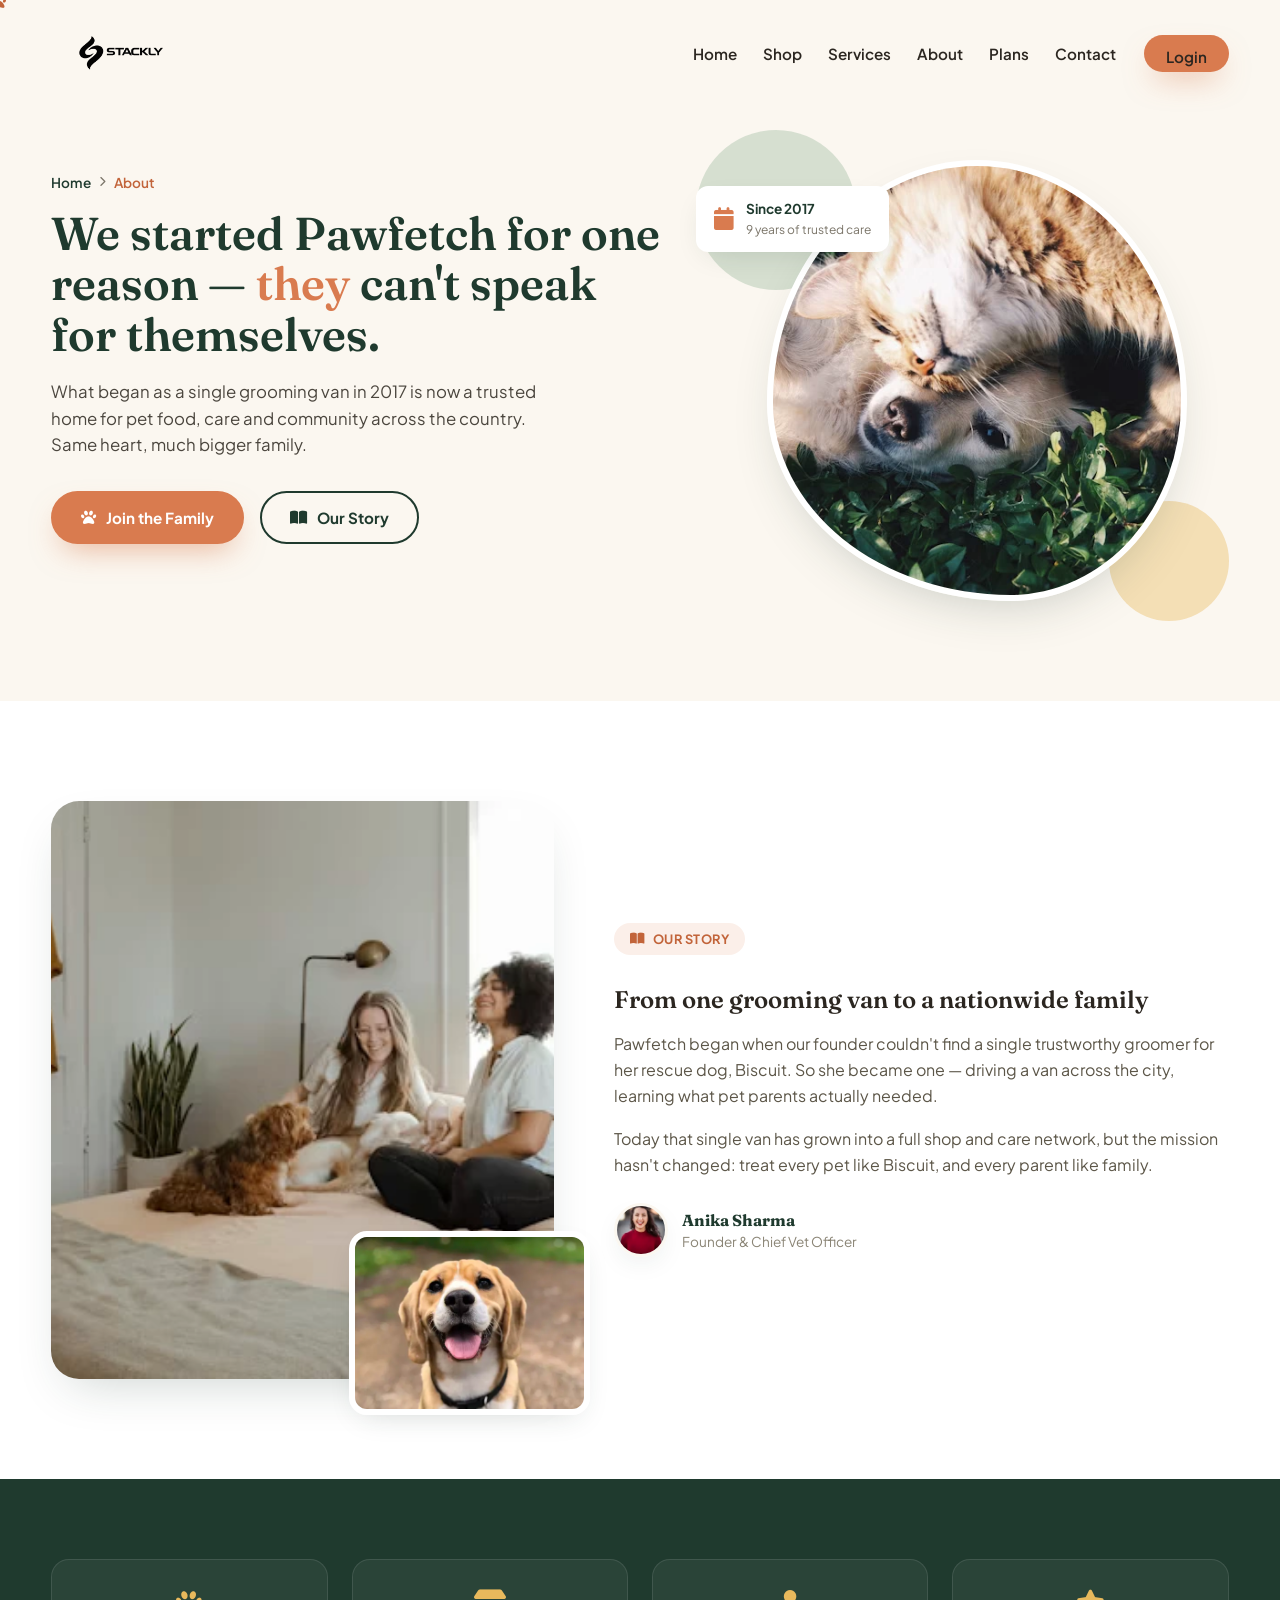
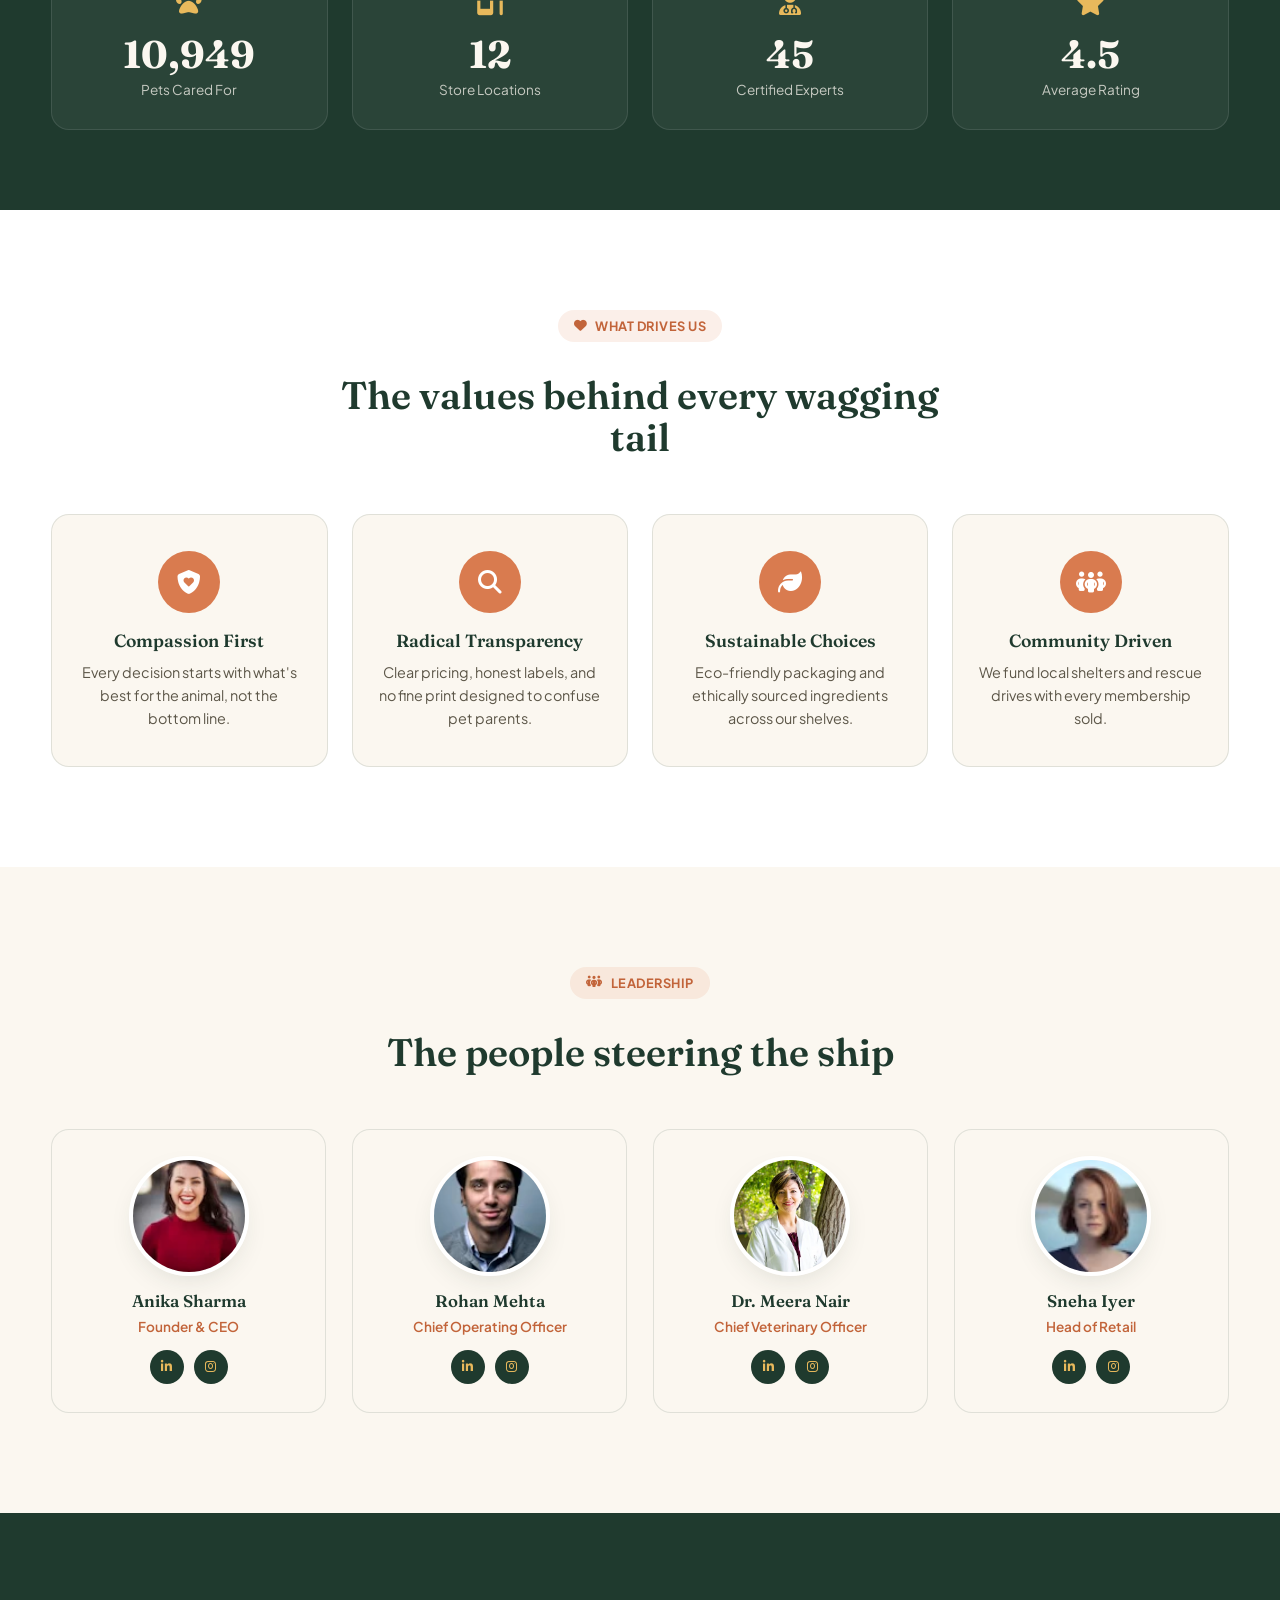
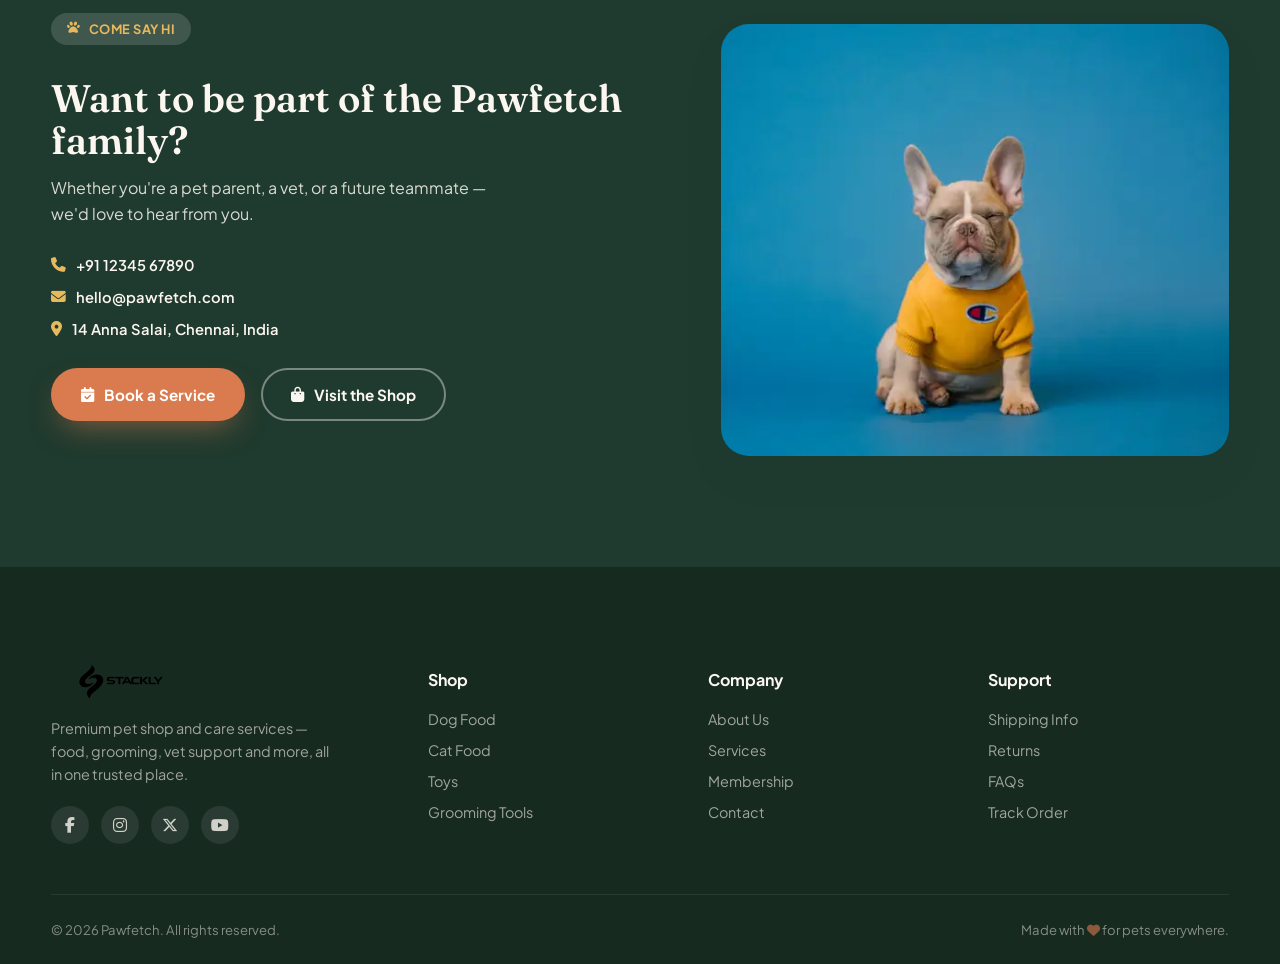
==== about.html @ e8791479 "first commit" ====
<!DOCTYPE html>
<html lang="en">
<head>
<meta charset="UTF-8">
<meta name="viewport" content="width=device-width, initial-scale=1.0">
<title>About Us — Pawfetch</title>
<link rel="preconnect" href="https://fonts.googleapis.com">
<link href="https://fonts.googleapis.com/css2?family=Fraunces:ital,opsz,wght@0,9..144,300..900;1,9..144,300..900&family=Plus+Jakarta+Sans:ital,wght@0,400;0,500;0,600;0,700;0,800;1,400&display=swap" rel="stylesheet">
<link rel="stylesheet" href="https://cdnjs.cloudflare.com/ajax/libs/font-awesome/6.5.1/css/all.min.css">
<link rel="stylesheet" href="style.css">
</head>
<body>

<div class="paw-progress"><i class="fa-solid fa-paw"></i></div>

<!-- HEADER -->
<header class="site-header" id="header">
  <div class="container header-inner">
    <div class="logo">
        <a href="index.html">
            <img src="Assest/stacklylogo (1).webp" alt="Logo">
        </a>
    </div>

    <nav class="main-nav" id="main-nav">
      <ul>
        <li><a href="index.html">Home</a></li>
        <li><a href="shop.html">Shop</a></li>
        <li><a href="service.html">Services</a></li>
        <li><a href="about.html" class="active">About</a></li>
        <li><a href="plan.html">Plans</a></li>
        <li><a href="#contact">Contact</a></li>
      </ul>
<a href="login.html" class="btn btn-small btn-primary nav-cta">Login</a>
    </nav>

    <button class="hamburger" id="hamburger" aria-label="Toggle menu" aria-expanded="false">
      <span></span><span></span><span></span>
    </button>
  </div>
</header>

<div class="nav-overlay" id="nav-overlay"></div>

<main>

  <!-- 1. ABOUT HERO -->
  <section class="about-hero" id="about-home">
    <div class="container about-hero-inner">
      <div class="about-hero-copy" data-animate="fade-up">
        <span class="breadcrumb"><a href="index.html">Home</a> <i class="fa-solid fa-chevron-right"></i> <span>About</span></span>
        <h1>We started Pawfetch for one reason — <em>they</em> can't speak for themselves.</h1>
        <p>What began as a single grooming van in 2017 is now a trusted home for pet food, care and community across the country. Same heart, much bigger family.</p>
        <div class="hero-actions">
          <a href="contact.html" class="btn btn-primary"><i class="fa-solid fa-paw"></i> Join the Family</a>
          <a href="about.html" class="btn btn-ghost"><i class="fa-solid fa-book-open"></i> Our Story</a>
        </div>
      </div>
      <div class="about-hero-media" data-animate="fade-in">
        <div class="about-hero-frame">
          <img src="Assest/shop13.webp" alt="Founder with a happy dog">
        </div>
        <div class="floating-card card-top">
          <i class="fa-solid fa-calendar"></i>
          <div><strong>Since 2017</strong><span>9 years of trusted care</span></div>
        </div>
        <div class="blob blob-1"></div>
        <div class="blob blob-2"></div>
      </div>
    </div>
  </section>

  <!-- 2. OUR STORY -->
  <section class="section our-story" id="story">
    <div class="container story-inner">
      <div class="story-media" data-animate="fade-in">
        <img src="Assest/shop12.webp" alt="Early days of Pawfetch grooming van" class="story-img-main">
        <img src="Assest/shop10.webp" alt="Team caring for a cat" class="story-img-float">
      </div>
      <div class="story-copy" data-animate="fade-up">
        <span class="eyebrow"><i class="fa-solid fa-book-open"></i> Our Story</span>
        <h2>From one grooming van to a nationwide family</h2>
        <p>Pawfetch began when our founder couldn't find a single trustworthy groomer for her rescue dog, Biscuit. So she became one — driving a van across the city, learning what pet parents actually needed.</p>
        <p>Today that single van has grown into a full shop and care network, but the mission hasn't changed: treat every pet like Biscuit, and every parent like family.</p>
        <div class="story-signature">
          <img src="Assest/shop14.webp" alt="Founder portrait">
          <div><strong>Anika Sharma</strong><span>Founder &amp; Chief Vet Officer</span></div>
        </div>
      </div>
    </div>
  </section>

  <!-- 3. STATS / MILESTONES -->
  <section class="section stats-section" id="milestones">
    <div class="container">
      <div class="stats-grid" data-animate="fade-up">
        <div class="stat-card">
          <i class="fa-solid fa-paw"></i>
          <span class="stat-number" data-count="12000">0</span>
          <span class="stat-label">Pets Cared For</span>
        </div>
        <div class="stat-card">
          <i class="fa-solid fa-shop"></i>
          <span class="stat-number" data-count="14">0</span>
          <span class="stat-label">Store Locations</span>
        </div>
        <div class="stat-card">
          <i class="fa-solid fa-user-doctor"></i>
          <span class="stat-number" data-count="50">0</span>
          <span class="stat-label">Certified Experts</span>
        </div>
        <div class="stat-card">
          <i class="fa-solid fa-star"></i>
          <span class="stat-number" data-count="49" data-decimal="10">0</span>
          <span class="stat-label">Average Rating</span>
        </div>
      </div>
    </div>
  </section>

  <!-- 4. OUR VALUES -->
  <section class="section values-section" id="values">
    <div class="container">
      <div class="section-head center" data-animate="fade-up">
        <span class="eyebrow"><i class="fa-solid fa-heart"></i> What Drives Us</span>
        <h2>The values behind every wagging tail</h2>
      </div>

      <div class="values-grid">
        <div class="value-card" data-animate="fade-up" data-delay="0">
          <div class="value-icon"><i class="fa-solid fa-shield-heart"></i></div>
          <h3>Compassion First</h3>
          <p>Every decision starts with what's best for the animal, not the bottom line.</p>
        </div>
        <div class="value-card" data-animate="fade-up" data-delay="100">
          <div class="value-icon"><i class="fa-solid fa-magnifying-glass"></i></div>
          <h3>Radical Transparency</h3>
          <p>Clear pricing, honest labels, and no fine print designed to confuse pet parents.</p>
        </div>
        <div class="value-card" data-animate="fade-up" data-delay="200">
          <div class="value-icon"><i class="fa-solid fa-leaf"></i></div>
          <h3>Sustainable Choices</h3>
          <p>Eco-friendly packaging and ethically sourced ingredients across our shelves.</p>
        </div>
        <div class="value-card" data-animate="fade-up" data-delay="300">
          <div class="value-icon"><i class="fa-solid fa-people-group"></i></div>
          <h3>Community Driven</h3>
          <p>We fund local shelters and rescue drives with every membership sold.</p>
        </div>
      </div>
    </div>
  </section>

  <!-- 5. LEADERSHIP TEAM -->
  <section class="section about-team" id="leadership">
    <div class="container">
      <div class="section-head center" data-animate="fade-up">
        <span class="eyebrow"><i class="fa-solid fa-people-group"></i> Leadership</span>
        <h2>The people steering the ship</h2>
      </div>

      <div class="team-grid">
        <div class="team-card" data-animate="fade-up" data-delay="0">
          <div class="team-img"><img src="Assest/shop14.webp" alt="Anika Sharma portrait"></div>
          <h3>Anika Sharma</h3>
          <span>Founder &amp; CEO</span>
          <div class="team-social">
            <a href="#" aria-label="LinkedIn"><i class="fa-brands fa-linkedin-in"></i></a>
            <a href="#" aria-label="Instagram"><i class="fa-brands fa-instagram"></i></a>
          </div>
        </div>
        <div class="team-card" data-animate="fade-up" data-delay="100">
          <div class="team-img"><img src="Assest/shop15.webp" alt="Rohan Mehta portrait"></div>
          <h3>Rohan Mehta</h3>
          <span>Chief Operating Officer</span>
          <div class="team-social">
            <a href="#" aria-label="LinkedIn"><i class="fa-brands fa-linkedin-in"></i></a>
            <a href="#" aria-label="Instagram"><i class="fa-brands fa-instagram"></i></a>
          </div>
        </div>
        <div class="team-card" data-animate="fade-up" data-delay="200">
          <div class="team-img"><img src="Assest/shop24.webp" alt="Dr. Meera Nair portrait"></div>
          <h3>Dr. Meera Nair</h3>
          <span>Chief Veterinary Officer</span>
          <div class="team-social">
            <a href="#" aria-label="LinkedIn"><i class="fa-brands fa-linkedin-in"></i></a>
            <a href="#" aria-label="Instagram"><i class="fa-brands fa-instagram"></i></a>
          </div>
        </div>
        <div class="team-card" data-animate="fade-up" data-delay="300">
          <div class="team-img"><img src="Assest/shop16.webp" alt="Sneha Iyer portrait"></div>
          <h3>Sneha Iyer</h3>
          <span>Head of Retail</span>
          <div class="team-social">
            <a href="#" aria-label="LinkedIn"><i class="fa-brands fa-linkedin-in"></i></a>
            <a href="#" aria-label="Instagram"><i class="fa-brands fa-instagram"></i></a>
          </div>
        </div>
      </div>
    </div>
  </section>

  <!-- 6. CTA / CONTACT -->
  <section class="section cta-contact" id="contact">
    <div class="container cta-inner" data-animate="fade-up">
      <div class="cta-copy">
        <span class="eyebrow light"><i class="fa-solid fa-paw"></i> Come Say Hi</span>
        <h2>Want to be part of the Pawfetch family?</h2>
        <p>Whether you're a pet parent, a vet, or a future teammate — we'd love to hear from you.</p>

        <div class="contact-quick stacked">
          <a href="tel:+911234567890"><i class="fa-solid fa-phone"></i> +91 12345 67890</a>
          <a href="mailto:hello@pawfetch.com"><i class="fa-solid fa-envelope"></i> hello@pawfetch.com</a>
          <a href="#"><i class="fa-solid fa-location-dot"></i> 14 Anna Salai, Chennai, India</a>
        </div>

        <div class="hero-actions" style="margin-top:30px;">
          <a href="service.html#book" class="btn btn-primary"><i class="fa-solid fa-calendar-check"></i> Book a Service</a>
          <a href="shop.html" class="btn btn-ghost light"><i class="fa-solid fa-bag-shopping"></i> Visit the Shop</a>
        </div>
      </div>
      <div class="cta-media">
        <img src="Assest/shop3.webp" alt="Team with rescue dogs">
      </div>
    </div>
  </section>

</main>

<!-- FOOTER -->
<footer class="site-footer">
  <div class="container footer-grid">
    <div class="footer-brand">
      <div class="logo">
        <a href="about.html">
            <img src="Assest/stacklylogo (1).webp" alt="Logo">
        </a>
    </div>
      <p>Premium pet shop and care services — food, grooming, vet support and more, all in one trusted place.</p>
      <div class="social-row">
        <a href="404.html?from=home"><i class="fa-brands fa-facebook-f"></i></a>
<a href="404.html?from=home"><i class="fa-brands fa-instagram"></i></a>
<a href="404.html?from=home"><i class="fa-brands fa-x-twitter"></i></a>
<a href="404.html?from=home"><i class="fa-brands fa-youtube"></i></a>
      </div>
    </div>

    <div class="footer-col">
      <h4>Shop</h4>
      <ul>
        <li><a href="shop.html">Dog Food</a></li>
        <li><a href="shop.html">Cat Food</a></li>
        <li><a href="shop.html">Toys</a></li>
        <li><a href="shop.html">Grooming Tools</a></li>
      </ul>
    </div>

    <div class="footer-col">
      <h4>Company</h4>
      <ul>
        <li><a href="about.html">About Us</a></li>
        <li><a href="service.html">Services</a></li>
        <li><a href="index.html#plans">Membership</a></li>
        <li><a href="about.html#contact">Contact</a></li>
      </ul>
    </div>

    <div class="footer-col">
      <h4>Support</h4>
      <ul>
        <li><a href="#">Shipping Info</a></li>
        <li><a href="#">Returns</a></li>
        <li><a href="#">FAQs</a></li>
        <li><a href="#">Track Order</a></li>
      </ul>
    </div>
  </div>

  <div class="container footer-bottom">
    <p>&copy; <span id="year"></span> Pawfetch. All rights reserved.</p>
    <p>Made with <i class="fa-solid fa-heart"></i> for pets everywhere.</p>
  </div>
</footer>

<button class="back-to-top" id="back-to-top" aria-label="Back to top"><i class="fa-solid fa-arrow-up"></i></button>

<script >

document.addEventListener('DOMContentLoaded', () => {

  /* ===== ANIMATED COUNTERS ===== */
  const counters = document.querySelectorAll('.stat-number');

  function animateCounter(el) {
    const target = parseInt(el.getAttribute('data-count'), 10) || 0;
    const decimalDivisor = parseInt(el.getAttribute('data-decimal'), 10) || null;
    const duration = 1600;
    const startTime = performance.now();

    function update(now) {
      const progress = Math.min((now - startTime) / duration, 1);
      const eased = 1 - Math.pow(1 - progress, 3);
      const current = target * eased;

      if (decimalDivisor) {
        el.textContent = (current / decimalDivisor).toFixed(1);
      } else {
        el.textContent = Math.floor(current).toLocaleString();
      }

      if (progress < 1) {
        requestAnimationFrame(update);
      } else {
        el.textContent = decimalDivisor ? (target / decimalDivisor).toFixed(1) : target.toLocaleString();
        if (!decimalDivisor) el.textContent += '+';
      }
    }
    requestAnimationFrame(update);
  }



  const counterObserver = new IntersectionObserver((entries) => {
    entries.forEach(entry => {
      if (entry.isIntersecting) {
        animateCounter(entry.target);
        counterObserver.unobserve(entry.target);
      }
    });
  }, { threshold: 0.4 });

  counters.forEach(el => counterObserver.observe(el));

});

</script>

<script src="script.js"></script>
</body>
</html>
---- style.css ----
/* ============ TOKENS ============ */
:root{
  --cream:#FBF7F0;
  --forest:#1F3A2E;
  --forest-light:#2C4F3D;
  --clay:#D97B4F;
  --clay-dark:#C2643A;
  --gold:#E8B95C;
  --charcoal:#2B2620;
  --sage:#A9C0A8;
  --white:#ffffff;
  --line:rgba(31,58,46,0.12);

  --font-display:'Fraunces', serif;
  --font-body:'Plus Jakarta Sans', sans-serif;

  --radius-lg:28px;
  --radius-md:18px;
  --radius-sm:12px;
  --shadow-soft:0 20px 50px -20px rgba(31,58,46,0.25);
  --shadow-card:0 10px 30px -12px rgba(31,58,46,0.18);
  --ease:cubic-bezier(.22,1,.36,1);
}

*{box-sizing:border-box;}
html{scroll-behavior:smooth;}
body{
  margin:0;
  font-family:var(--font-body);
  color:var(--charcoal);
  background:var(--cream);
  overflow-x:hidden;
}
img{max-width:100%;display:block;}
a{text-decoration:none;color:inherit;}
ul{margin:0;padding:0;list-style:none;}
h1,h2,h3{font-family:var(--font-display);margin:0;line-height:1.1;font-weight:600;}
p{margin:0;line-height:1.6;}
.container{width:92%;max-width:1240px;margin:0 auto;}

@media (prefers-reduced-motion: reduce){
  *{animation-duration:0.01ms !important;animation-iteration-count:1 !important;transition-duration:0.01ms !important;scroll-behavior:auto !important;}
}

/* ============ SCROLL PROGRESS PAW ============ */
.paw-progress{
  position:fixed;top:0;left:0;
  height:4px;width:0%;
  background:linear-gradient(90deg,var(--clay),var(--gold));
  z-index:1100;
  transition:width .1s linear;
}
.paw-progress i{
  position:absolute;right:-10px;top:-9px;
  font-size:14px;color:var(--clay-dark);
  background:var(--cream);
  border-radius:50%;
  width:22px;height:22px;
  display:flex;align-items:center;justify-content:center;
  box-shadow:var(--shadow-card);
}

/* ============ BUTTONS ============ */
.btn{
  display:inline-flex;align-items:center;gap:10px;
  padding:15px 28px;
  border-radius:100px;
  font-weight:700;font-size:.95rem;
  border:2px solid transparent;
  cursor:pointer;
  transition:transform .35s var(--ease), box-shadow .35s var(--ease), background .3s, color .3s;
  white-space:nowrap;
}
.btn-small{padding:10px 20px;font-size:.85rem;}
.btn-primary{
  background:var(--clay);
  color:var(--white);
  box-shadow:0 14px 30px -10px rgba(217,123,79,0.55);
}
.btn-primary:hover{transform:translateY(-3px);box-shadow:0 20px 36px -10px rgba(217,123,79,0.65);background:var(--clay-dark);}
.btn-ghost{
  background:transparent;
  border-color:var(--forest);
  color:var(--forest);
}
.btn-ghost:hover{background:var(--forest);color:var(--white);transform:translateY(-3px);}
.btn-outline{
  display:flex;justify-content:center;
  border-color:var(--line);
  color:var(--forest);
  background:var(--white);
}
.btn-outline:hover{border-color:var(--clay);color:var(--clay-dark);transform:translateY(-2px);}

/* ============ HEADER ============ */
.logo img{
    width:140px;
    height:70px;
    object-fit:contain;
    filter: brightness(0);
}

.site-header{
  position:fixed;top:0;left:0;right:0;
  z-index:1000;
  padding:18px 0;
  transition:background .4s var(--ease), padding .4s var(--ease), box-shadow .4s var(--ease);
}
.site-header.scrolled{
  background:rgba(251,247,240,0.85);
  backdrop-filter:blur(14px);
  padding:12px 0;
  box-shadow:0 8px 30px -16px rgba(31,58,46,0.25);
}
.header-inner{display:flex;align-items:center;justify-content:space-between;}
.brand{display:flex;align-items:center;gap:10px;font-family:var(--font-display);font-weight:700;font-size:1.4rem;color:var(--forest);}
.brand-icon{
  display:inline-flex;align-items:center;justify-content:center;
  width:38px;height:38px;border-radius:50%;
  background:var(--forest);color:var(--gold);
  font-size:1rem;
}
.main-nav{display:flex;align-items:center;gap:28px;}
.main-nav ul{display:flex;gap:26px;}
.main-nav a{
  font-weight:600;font-size:.95rem;color:var(--charcoal);
  position:relative;padding-bottom:4px;
}
.main-nav a::after{
  content:'';position:absolute;left:0;bottom:0;height:2px;width:0;
  background:var(--clay);transition:width .3s var(--ease);
}
.main-nav a:hover::after,.main-nav a.active::after{width:100%;}
.main-nav a.active{color:var(--clay-dark);}
.nav-cta{flex-shrink:0;}

.hamburger{
  display:none;
  flex-direction:column;justify-content:center;gap:5px;
  width:44px;height:44px;border-radius:50%;
  background:var(--forest);
  border:none;cursor:pointer;
  z-index:1200;
}
.hamburger span{
  display:block;width:20px;height:2px;margin:0 auto;
  background:var(--cream);border-radius:2px;
  transition:transform .35s var(--ease), opacity .35s var(--ease);
}
.hamburger.active span:nth-child(1){transform:translateY(7px) rotate(45deg);}
.hamburger.active span:nth-child(2){opacity:0;}
.hamburger.active span:nth-child(3){transform:translateY(-7px) rotate(-45deg);}

.nav-overlay{
  position:fixed;inset:0;background:rgba(31,58,46,0.45);
  backdrop-filter:blur(2px);
  opacity:0;visibility:hidden;
  transition:opacity .35s var(--ease), visibility .35s;
  z-index:999;
}
.nav-overlay.active{opacity:1;visibility:visible;}

/* ============ HERO ============ */
.hero{
  position:relative;
  padding:170px 0 110px;
  overflow:hidden;
}
.hero-bg-shape{
  position:absolute;top:-200px;right:-200px;width:700px;height:700px;
  background:radial-gradient(circle at center, rgba(217,123,79,0.18), transparent 70%);
  border-radius:50%;
  z-index:0;
}
.hero-inner{
  display:grid;grid-template-columns:1.05fr .95fr;gap:60px;align-items:center;
  position:relative;z-index:1;
}
.eyebrow{
  display:inline-flex;align-items:center;gap:8px;
  font-size:.8rem;font-weight:700;letter-spacing:.04em;text-transform:uppercase;
  color:var(--clay-dark);
  background:rgba(217,123,79,0.12);
  padding:8px 16px;border-radius:100px;
  margin-bottom:18px;
}
.eyebrow.light{background:rgba(255,255,255,0.15);color:var(--gold);}
.hero h1{
  font-size:clamp(2.4rem, 4.4vw, 3.8rem);
  color:var(--forest);
  margin-bottom:20px;
}
.hero h1 em{color:var(--clay);font-style:normal;}
.hero-copy > p{font-size:1.08rem;color:#4b463e;max-width:480px;margin-bottom:32px;}
.hero-actions{display:flex;gap:16px;flex-wrap:wrap;margin-bottom:46px;}
.hero-stats{display:flex;gap:36px;flex-wrap:wrap;}
.stat{display:flex;flex-direction:column;}
.stat strong{font-family:var(--font-display);font-size:1.6rem;color:var(--forest);}
.stat strong i{font-size:1rem;color:var(--gold);margin-left:2px;}
.stat span{font-size:.85rem;color:#6b6457;}

.hero-media{position:relative;display:flex;justify-content:center;}
.hero-image-frame{
  width:100%;max-width:430px;aspect-ratio:1/1.05;
  border-radius:42% 58% 60% 40% / 50% 45% 55% 50%;
  overflow:hidden;
  box-shadow:var(--shadow-soft);
  border:6px solid var(--white);
  position:relative;z-index:2;
  animation:blobMorph 10s ease-in-out infinite;
}
.hero-image-frame img{width:100%;height:100%;object-fit:cover;}
@keyframes blobMorph{
  0%,100%{border-radius:42% 58% 60% 40% / 50% 45% 55% 50%;}
  50%{border-radius:58% 42% 45% 55% / 40% 55% 45% 60%;}
}
.blob{position:absolute;border-radius:50%;z-index:0;}
.blob-1{width:160px;height:160px;background:var(--sage);opacity:.45;top:-30px;left:-30px;}
.blob-2{width:120px;height:120px;background:var(--gold);opacity:.4;bottom:-20px;right:0;}

.floating-card{
  position:absolute;display:flex;align-items:center;gap:12px;
  background:var(--white);padding:14px 18px;border-radius:var(--radius-sm);
  box-shadow:var(--shadow-card);
  z-index:3;
  animation:floatY 4s ease-in-out infinite;
}
.floating-card i{font-size:1.4rem;color:var(--clay);}
.floating-card strong{display:block;font-size:.85rem;color:var(--forest);}
.floating-card span{font-size:.75rem;color:#7a7468;}
.card-top{top:6%;left:-6%;}
.card-bottom{bottom:8%;right:-8%;animation-delay:1.2s;}
@keyframes floatY{0%,100%{transform:translateY(0);}50%{transform:translateY(-12px);}}

.scroll-cue{
  position:absolute;bottom:28px;left:50%;transform:translateX(-50%);
  width:42px;height:42px;border-radius:50%;
  border:2px solid var(--line);
  display:flex;align-items:center;justify-content:center;
  color:var(--forest);
  animation:bounce 2s infinite;
}
@keyframes bounce{0%,100%{transform:translate(-50%,0);}50%{transform:translate(-50%,8px);}}

/* ============ TRUST MARQUEE ============ */
.trust-strip{background:var(--forest);padding:22px 0;overflow:hidden;}
.marquee-wrap{overflow:hidden;}
.marquee{width:100%;overflow:hidden;}
.marquee-track{
  display:flex;gap:50px;white-space:nowrap;
  width:max-content;
  animation:scrollLeft 26s linear infinite;
}
.marquee-track span{
  color:var(--cream);font-weight:600;font-size:.95rem;
  display:flex;align-items:center;gap:10px;
}
.marquee-track span i{color:var(--gold);}
@keyframes scrollLeft{from{transform:translateX(0);}to{transform:translateX(-50%);}}

/* ============ SECTION GENERIC ============ */
.section{padding:100px 0;}
.section-head{max-width:640px;margin-bottom:56px;}
.section-head.center{margin-left:auto;margin-right:auto;text-align:center;}
.section-head.split{display:flex;justify-content:space-between;align-items:flex-end;max-width:none;gap:24px;flex-wrap:wrap;}
.section-head h2{font-size:clamp(1.9rem,3vw,2.6rem);color:var(--forest);margin:14px 0 12px;}
.section-head p{color:#5c5648;font-size:1.02rem;}
.link-arrow{font-weight:700;color:var(--clay-dark);display:inline-flex;align-items:center;gap:8px;transition:gap .3s var(--ease);}
.link-arrow:hover{gap:14px;}
.link-arrow.small{font-size:.9rem;margin-top:14px;}

/* ============ CATEGORIES ============ */
.categories{background:var(--white);}
.category-grid{
  display:grid;grid-template-columns:repeat(4,1fr);grid-template-rows:repeat(2,200px);
  gap:20px;
}
.cat-card{
  position:relative;border-radius:var(--radius-md);overflow:hidden;
  grid-column:span 1; grid-row:span 1;
  box-shadow:var(--shadow-card);
  transition:transform .45s var(--ease);
}
.cat-card.large{grid-column:span 2;grid-row:span 2;}
.cat-card img{
  width:100%;height:100%;object-fit:cover;
  transition:transform .6s var(--ease);
}
.cat-card:hover img{transform:scale(1.08);}
.cat-card:hover{transform:translateY(-6px);}
.cat-overlay{
  position:absolute;inset:0;
  background:linear-gradient(180deg, rgba(31,58,46,0) 30%, rgba(20,33,26,0.85) 100%);
  display:flex;flex-direction:column;justify-content:flex-end;
  padding:20px;color:var(--white);
}
.cat-overlay i{font-size:1.5rem;color:var(--gold);margin-bottom:8px;}
.cat-overlay h3{font-size:1.2rem;color:var(--white);}
.cat-overlay span{font-size:.8rem;opacity:.85;}

/* ============ PRODUCTS ============ */
.product-grid{display:grid;grid-template-columns:repeat(4,1fr);gap:26px;}
.product-card{
  background:var(--white);border-radius:var(--radius-md);
  overflow:hidden;box-shadow:var(--shadow-card);
  position:relative;
  transition:transform .4s var(--ease), box-shadow .4s var(--ease);
}
.product-card:hover{transform:translateY(-8px);box-shadow:0 24px 40px -16px rgba(31,58,46,0.25);}
.badge{
  position:absolute;top:14px;left:14px;z-index:2;
  background:var(--forest);color:var(--gold);
  font-size:.7rem;font-weight:700;text-transform:uppercase;
  padding:6px 12px;border-radius:100px;
}
.badge.sale{background:var(--clay);color:var(--white);}
.product-img{height:200px;overflow:hidden;background:#f1ece1;}
.product-img img{width:100%;height:100%;object-fit:cover;transition:transform .6s var(--ease);}
.product-card:hover .product-img img{transform:scale(1.1);}
.product-info{padding:18px 20px 22px;}
.cat-tag{font-size:.72rem;font-weight:700;color:var(--sage);text-transform:uppercase;letter-spacing:.04em;}
.product-info h3{font-size:1.08rem;margin:8px 0 6px;color:var(--forest);}
.stars{color:var(--gold);font-size:.85rem;}
.stars small{color:#9a9486;}
.price-row{display:flex;align-items:center;justify-content:space-between;margin-top:14px;}
.price{font-family:var(--font-display);font-weight:700;font-size:1.15rem;color:var(--charcoal);}
.price s{font-size:.85rem;color:#a39d8f;margin-left:4px;}
.icon-btn{
  width:40px;height:40px;border-radius:50%;
  background:var(--cream);border:2px solid var(--line);
  color:var(--forest);cursor:pointer;
  display:flex;align-items:center;justify-content:center;
  transition:background .3s, color .3s, transform .3s var(--ease);
}
.icon-btn:hover{background:var(--clay);color:var(--white);border-color:var(--clay);transform:rotate(12deg) scale(1.08);}

/* ============ SERVICES ============ */
.services{background:var(--white);}
.services-grid{display:grid;grid-template-columns:repeat(3,1fr);gap:24px;}
.service-card{
  padding:34px 28px;border-radius:var(--radius-md);
  background:var(--cream);
  border:1px solid var(--line);
  transition:transform .4s var(--ease), box-shadow .4s var(--ease), background .4s;
}
.service-card:hover{transform:translateY(-6px);box-shadow:var(--shadow-card);background:var(--white);}
.service-icon{
  width:58px;height:58px;border-radius:18px;
  background:var(--forest);color:var(--gold);
  display:flex;align-items:center;justify-content:center;
  font-size:1.4rem;margin-bottom:18px;
  transition:transform .4s var(--ease);
}
.service-card:hover .service-icon{transform:rotate(-8deg) scale(1.06);}
.service-card h3{font-size:1.2rem;color:var(--forest);margin-bottom:10px;}
.service-card p{color:#5c5648;font-size:.95rem;}

/* ============ WHY ============ */
.why-inner{display:grid;grid-template-columns:.9fr 1.1fr;gap:60px;align-items:center;}
.why-media{position:relative;}
.why-img-main{border-radius:var(--radius-lg);box-shadow:var(--shadow-soft);width:100%;aspect-ratio:4/4.6;object-fit:cover;}
.why-img-float{
  position:absolute;bottom:-40px;left:-40px;width:46%;
  border-radius:var(--radius-md);border:6px solid var(--cream);
  box-shadow:var(--shadow-card);
}
.why-badge{
  position:absolute;top:24px;right:-20px;
  background:var(--gold);color:var(--forest);
  border-radius:50%;width:120px;height:120px;
  display:flex;flex-direction:column;align-items:center;justify-content:center;text-align:center;
  font-weight:700;font-size:.78rem;line-height:1.3;
  box-shadow:var(--shadow-card);
  animation:spinSlow 16s linear infinite;
}
.why-badge i{font-size:1.4rem;margin-bottom:6px;animation:none;}
@keyframes spinSlow{from{transform:rotate(0);}to{transform:rotate(360deg);}}
.why-copy h2{margin:14px 0 16px;}
.why-copy > p{color:#5c5648;margin-bottom:28px;}
.why-list{display:flex;flex-direction:column;gap:18px;margin-bottom:32px;}
.why-item{display:flex;gap:14px;align-items:flex-start;}
.why-item i{
  flex-shrink:0;width:30px;height:30px;border-radius:50%;
  background:var(--forest);color:var(--gold);
  display:flex;align-items:center;justify-content:center;font-size:.75rem;margin-top:2px;
}
.why-item strong{display:block;color:var(--forest);margin-bottom:2px;}
.why-item span{font-size:.92rem;color:#5c5648;}

/* ============ GALLERY ============ */
.gallery{background:var(--white);padding-bottom:110px;}
.gallery-grid{
  display:grid;grid-template-columns:repeat(6,1fr);gap:14px;
  width:92%;max-width:1240px;margin:0 auto;
}
.gallery-item{
  border-radius:var(--radius-sm);overflow:hidden;aspect-ratio:1/1;
  box-shadow:var(--shadow-card);
}
.gallery-item img{width:100%;height:100%;object-fit:cover;transition:transform .6s var(--ease);}
.gallery-item:hover img{transform:scale(1.12) rotate(1deg);}

/* ============ PLANS ============ */
.plans-grid{display:grid;grid-template-columns:repeat(3,1fr);gap:26px;align-items:stretch;}
.plan-card{
  background:var(--white);border:1px solid var(--line);
  border-radius:var(--radius-md);padding:38px 32px;
  display:flex;flex-direction:column;
  transition:transform .4s var(--ease), box-shadow .4s var(--ease);
  position:relative;
}
.plan-card:hover{transform:translateY(-8px);box-shadow:var(--shadow-card);}
.plan-card.featured{background:var(--forest);color:var(--cream);border-color:var(--forest);transform:scale(1.03);}
.plan-card.featured:hover{transform:scale(1.03) translateY(-8px);}
.plan-tag{
  position:absolute;top:-14px;left:32px;
  background:var(--gold);color:var(--forest);font-weight:700;font-size:.75rem;
  padding:6px 14px;border-radius:100px;
}
.plan-card h3{font-size:1.3rem;margin-bottom:10px;color:var(--forest);}
.plan-card.featured h3{color:var(--cream);}
.plan-price{font-family:var(--font-display);font-size:2.4rem;font-weight:700;margin-bottom:10px;}
.plan-price span{font-size:1rem;font-weight:500;opacity:.7;}
.plan-card > p{margin-bottom:24px;opacity:.85;font-size:.95rem;}
.plan-card ul{display:flex;flex-direction:column;gap:12px;margin-bottom:30px;flex-grow:1;}
.plan-card li{display:flex;align-items:center;gap:10px;font-size:.92rem;}
.plan-card li i{color:var(--clay);}
.plan-card.featured li i{color:var(--gold);}

/* ============ TESTIMONIALS ============ */
.testimonials{background:var(--white);}
.testimonial-track{display:grid;grid-template-columns:repeat(3,1fr);gap:24px;}
.testimonial-card{
  background:var(--cream);border-radius:var(--radius-md);
  padding:32px 28px;position:relative;
  transition:transform .4s var(--ease);
}
.testimonial-card:hover{transform:translateY(-6px);}
.quote-icon{color:var(--clay);font-size:1.6rem;opacity:.5;margin-bottom:12px;}
.testimonial-card p{font-style:italic;color:#4b463e;margin-bottom:22px;}
.testimonial-user{display:flex;align-items:center;gap:12px;}
.testimonial-user img{width:46px;height:46px;border-radius:50%;object-fit:cover;}
.testimonial-user strong{display:block;color:var(--forest);font-size:.95rem;}
.testimonial-user span{font-size:.8rem;color:#8a8475;}
.testimonial-dots{display:none;justify-content:center;gap:8px;margin-top:30px;}
.testimonial-dots span{width:9px;height:9px;border-radius:50%;background:var(--line);cursor:pointer;transition:background .3s,transform .3s;}
.testimonial-dots span.active{background:var(--clay);transform:scale(1.2);}

/* ============ CTA / CONTACT ============ */
.cta-contact{background:var(--forest);color:var(--cream);overflow:hidden;}
.cta-inner{display:grid;grid-template-columns:1.1fr .9fr;gap:50px;align-items:center;}
.cta-copy h2{color:var(--cream);font-size:clamp(1.9rem,3vw,2.5rem);margin:14px 0 14px;}
.cta-copy > p{opacity:.85;margin-bottom:30px;max-width:460px;}
.newsletter-form{display:flex;gap:12px;margin-bottom:12px;flex-wrap:wrap;}
.newsletter-form input{
  flex:1;min-width:220px;padding:15px 20px;border-radius:100px;
  border:2px solid rgba(255,255,255,0.18);
  background:rgba(255,255,255,0.07);color:var(--cream);
  font-family:var(--font-body);font-size:.95rem;
}
.newsletter-form input::placeholder{color:rgba(251,247,240,0.5);}
.newsletter-form input:focus{outline:none;border-color:var(--gold);}
.form-note{font-size:.8rem;opacity:.6;margin-bottom:30px;}
.contact-quick{display:flex;gap:28px;flex-wrap:wrap;}
.contact-quick a{display:flex;align-items:center;gap:10px;font-weight:600;font-size:.92rem;}
.contact-quick i{color:var(--gold);}
.cta-media img{border-radius:var(--radius-lg);box-shadow:var(--shadow-soft);width:100%;aspect-ratio:4/3.4;object-fit:cover;}

/* ============ FOOTER ============ */
.site-footer{background:#172A20;color:rgba(251,247,240,0.8);padding:80px 0 0;}
.footer-grid{display:grid;grid-template-columns:1.4fr 1fr 1fr 1fr;gap:40px;padding-bottom:50px;border-bottom:1px solid rgba(255,255,255,0.08);}
.footer-brand .brand{color:var(--cream);margin-bottom:14px;}
.footer-brand p{font-size:.9rem;opacity:.75;max-width:280px;margin-bottom:20px;}
.social-row{display:flex;gap:12px;}
.social-row a{
  width:38px;height:38px;border-radius:50%;
  background:rgba(255,255,255,0.08);
  display:flex;align-items:center;justify-content:center;
  transition:background .3s, transform .3s var(--ease);
}
.social-row a:hover{background:var(--clay);transform:translateY(-4px);}
.footer-col h4{color:var(--cream);font-family:var(--font-body);font-size:1rem;margin-bottom:18px;}
.footer-col ul{display:flex;flex-direction:column;gap:10px;}
.footer-col a{font-size:.9rem;opacity:.75;transition:opacity .3s, padding .3s;}
.footer-col a:hover{opacity:1;padding-left:4px;}
.footer-bottom{display:flex;justify-content:space-between;padding:24px 0;font-size:.82rem;opacity:.6;flex-wrap:wrap;gap:10px;}
.footer-bottom i{color:var(--clay);}

/* ============ BACK TO TOP ============ */
.back-to-top{
  position:fixed;bottom:26px;right:26px;z-index:900;
  width:48px;height:48px;border-radius:50%;
  background:var(--forest);color:var(--gold);border:none;cursor:pointer;
  display:flex;align-items:center;justify-content:center;
  opacity:0;visibility:hidden;transform:translateY(10px);
  transition:opacity .3s, visibility .3s, transform .3s var(--ease), background .3s;
  box-shadow:var(--shadow-card);
}
.back-to-top.show{opacity:1;visibility:visible;transform:translateY(0);}
.back-to-top:hover{background:var(--clay);}

/* ============ SCROLL ANIMATIONS ============ */
[data-animate]{opacity:0;transition:opacity .8s var(--ease), transform .8s var(--ease);}
[data-animate="fade-up"]{transform:translateY(36px);}
[data-animate="fade-in"]{transform:scale(.96);}
[data-animate].in-view{opacity:1;transform:none;}

/* ============ RESPONSIVE ============ */
@media (max-width:1080px){
  .category-grid{grid-template-columns:repeat(2,1fr);grid-template-rows:auto;}
  .cat-card{height:220px;}
  .cat-card.large{grid-column:span 2;grid-row:span 1;height:260px;}
  .product-grid{grid-template-columns:repeat(2,1fr);}
  .services-grid{grid-template-columns:repeat(2,1fr);}
  .plans-grid{grid-template-columns:repeat(1,1fr);max-width:440px;margin:0 auto;}
  .plan-card.featured{transform:none;}
  .testimonial-track{grid-template-columns:1fr;}
  .gallery-grid{grid-template-columns:repeat(3,1fr);}
  .why-inner,.cta-inner{grid-template-columns:1fr;}
  .why-media{margin-bottom:20px;max-width:420px;}
}

@media (max-width:860px){
  .hamburger{display:flex;}
  .main-nav{
    position:fixed;top:0;right:0;height:100vh;width:min(340px,82vw);
    background:var(--forest);
    flex-direction:column;align-items:flex-start;
    padding:100px 32px 40px;
    transform:translateX(100%);
    transition:transform .45s var(--ease);
    z-index:1100;
  }
  .main-nav.active{transform:translateX(0);}
  .main-nav ul{flex-direction:column;gap:22px;width:100%;}
  .main-nav a{color:var(--cream);font-size:1.05rem;}
  .main-nav a::after{background:var(--gold);}
  .nav-cta{margin-top:30px;width:100%;justify-content:center;}
  .hero-inner{grid-template-columns:1fr;text-align:center;}
  .hero-copy > p{margin-left:auto;margin-right:auto;}
  .hero-actions{justify-content:center;}
  .hero-stats{justify-content:center;}
  .hero-media{margin-top:50px;}
  .floating-card{display:none;}
}

@media (max-width:640px){
  .section{padding:70px 0;}
  .hero{padding:140px 0 80px;}
  .category-grid{grid-template-columns:repeat(2,1fr);}
  .cat-card.large{grid-column:span 2;}
  .product-grid{grid-template-columns:1fr;}
  .services-grid{grid-template-columns:1fr;}
  .gallery-grid{grid-template-columns:repeat(2,1fr);}
  .footer-grid{grid-template-columns:1fr 1fr;}
  .footer-brand{grid-column:span 2;}
  .section-head.split{flex-direction:column;align-items:flex-start;}
  .why-img-float{width:50%;left:-16px;bottom:-24px;}
  .why-badge{width:96px;height:96px;font-size:.7rem;right:0;}
  .newsletter-form{flex-direction:column;}
  .newsletter-form button{justify-content:center;}
  .testimonial-dots{display:flex;}
  .footer-bottom{flex-direction:column;text-align:center;}
}

@media (max-width:420px){
  .gallery-grid{grid-template-columns:repeat(2,1fr);}
  .hero h1{font-size:2.1rem;}
  .footer-grid{grid-template-columns:1fr;}
  .footer-brand{grid-column:span 1;}
}

/* ============================================================
   SHOP PAGE
   ============================================================ */

/* Breadcrumb */
.breadcrumb{
  display:inline-flex;align-items:center;gap:8px;
  font-size:.85rem;font-weight:600;color:#7a7468;margin-bottom:18px;
}
.breadcrumb a{color:var(--forest);}
.breadcrumb i{font-size:.65rem;}
.breadcrumb span{color:var(--clay-dark);}

/* Cart count badge in nav */
.cart-count{
  background:rgba(255,255,255,0.25);
  border-radius:100px;padding:1px 8px;font-size:.75rem;margin-left:4px;
}

/* ===== 1. SHOP HERO ===== */
.shop-hero{position:relative;padding:160px 0 100px;overflow:hidden;}
.shop-hero-inner{
  display:grid;grid-template-columns:1.05fr .95fr;gap:60px;align-items:center;
  position:relative;z-index:1;
}
.shop-hero-copy h1{font-size:clamp(2.2rem,4vw,3.4rem);color:var(--forest);margin-bottom:18px;}
.shop-hero-copy h1 em{color:var(--clay);font-style:normal;}
.shop-hero-copy > p{font-size:1.05rem;color:#4b463e;max-width:460px;margin-bottom:30px;}
.shop-hero-search{
  display:flex;align-items:center;gap:12px;
  background:var(--white);border-radius:100px;
  padding:8px 8px 8px 22px;
  box-shadow:var(--shadow-card);
  max-width:460px;
}
.shop-hero-search i{color:#a39d8f;}
.shop-hero-search input{
  flex:1;border:none;outline:none;font-family:var(--font-body);font-size:.95rem;
  background:transparent;color:var(--charcoal);
}
.shop-hero-media{position:relative;display:flex;justify-content:center;}
.shop-hero-frame{
  width:100%;max-width:440px;aspect-ratio:1/1;
  border-radius:45% 55% 55% 45% / 55% 45% 55% 45%;
  overflow:hidden;border:6px solid var(--white);
  box-shadow:var(--shadow-soft);position:relative;z-index:2;
  animation:blobMorph 11s ease-in-out infinite;
}
.shop-hero-frame img{width:100%;height:100%;object-fit:cover;}

/* ===== 2. FILTER BAR ===== */
.filter-section{padding:50px 0 30px;}
.filter-bar{
  display:flex;justify-content:space-between;align-items:center;
  gap:20px;flex-wrap:wrap;
  background:var(--white);border:1px solid var(--line);
  border-radius:100px;padding:10px 12px;
  box-shadow:var(--shadow-card);
}
.filter-tabs{display:flex;gap:8px;flex-wrap:wrap;}
.filter-tab{
  display:flex;align-items:center;gap:8px;
  padding:10px 18px;border-radius:100px;
  border:none;background:transparent;
  font-family:var(--font-body);font-weight:600;font-size:.88rem;color:#5c5648;
  cursor:pointer;transition:background .3s var(--ease), color .3s, transform .3s var(--ease);
}
.filter-tab:hover{background:var(--cream);transform:translateY(-2px);}
.filter-tab.active{background:var(--forest);color:var(--gold);}
.sort-box{
  display:flex;align-items:center;gap:8px;
  padding:10px 18px;border-radius:100px;background:var(--cream);color:#5c5648;
}
.sort-box select{
  border:none;background:transparent;font-family:var(--font-body);font-weight:600;
  font-size:.85rem;color:var(--forest);cursor:pointer;outline:none;
}

/* ===== 3. PRODUCT GRID (shop page extras) ===== */
.shop-products{padding-top:40px;}
.wish-btn{
  position:absolute;top:14px;right:14px;z-index:2;
  width:36px;height:36px;border-radius:50%;
  background:var(--white);border:none;cursor:pointer;
  display:flex;align-items:center;justify-content:center;
  color:var(--clay);box-shadow:var(--shadow-card);
  transition:transform .3s var(--ease), background .3s, color .3s;
}
.wish-btn:hover{transform:scale(1.1);}
.wish-btn.active{background:var(--clay);color:var(--white);}
.product-card[data-cat]{display:block;}
.product-card.hide{display:none;}
.load-more-wrap{display:flex;justify-content:center;margin-top:46px;}

/* ===== 4. DEAL OF THE DAY ===== */
.deal-section{background:var(--forest);color:var(--cream);overflow:hidden;}
.deal-inner{display:grid;grid-template-columns:.85fr 1.15fr;gap:54px;align-items:center;}
.deal-media{position:relative;}
.deal-media img{border-radius:var(--radius-lg);box-shadow:var(--shadow-soft);width:100%;aspect-ratio:4/3.6;object-fit:cover;}
.deal-ribbon{
  position:absolute;top:18px;left:-10px;
  background:var(--clay);color:var(--white);
  font-weight:700;font-size:.78rem;
  padding:8px 18px 8px 24px;border-radius:0 100px 100px 0;
  display:flex;align-items:center;gap:8px;
  box-shadow:0 10px 20px -8px rgba(217,123,79,0.6);
}
.deal-copy h2{color:var(--cream);font-size:clamp(1.7rem,3vw,2.3rem);margin:14px 0 14px;}
.deal-copy > p{opacity:.85;max-width:460px;margin-bottom:28px;}
.countdown{display:flex;gap:14px;margin-bottom:30px;}
.cd-box{
  background:rgba(255,255,255,0.08);border:1px solid rgba(255,255,255,0.15);
  border-radius:var(--radius-sm);padding:14px 18px;text-align:center;min-width:74px;
}
.cd-box span{display:block;font-family:var(--font-display);font-size:1.6rem;font-weight:700;color:var(--gold);}
.cd-box small{font-size:.72rem;opacity:.7;text-transform:uppercase;letter-spacing:.04em;}
.deal-price-row{display:flex;align-items:center;gap:18px;flex-wrap:wrap;}
.deal-price{font-family:var(--font-display);font-size:2rem;font-weight:700;color:var(--gold);}
.deal-old{font-size:1.1rem;text-decoration:line-through;opacity:.55;}

/* ===== 5. BRANDS ===== */
.brands-section{background:var(--white);}
.brands-grid{
  display:grid;grid-template-columns:repeat(6,1fr);gap:18px;
}
.brand-chip{
  display:flex;flex-direction:column;align-items:center;gap:10px;
  padding:26px 14px;border-radius:var(--radius-md);
  background:var(--cream);border:1px solid var(--line);
  transition:transform .35s var(--ease), box-shadow .35s var(--ease), background .35s;
}
.brand-chip:hover{transform:translateY(-6px);box-shadow:var(--shadow-card);background:var(--white);}
.brand-chip i{font-size:1.6rem;color:var(--clay);}
.brand-chip span{font-weight:700;font-size:.85rem;color:var(--forest);}

/* ===== RESPONSIVE: SHOP PAGE ===== */
@media (max-width:860px){
  .shop-hero-inner{grid-template-columns:1fr;text-align:center;}
  .shop-hero-copy > p, .shop-hero-search{margin-left:auto;margin-right:auto;}
  .shop-hero-media{margin-top:50px;}
  .deal-inner{grid-template-columns:1fr;}
  .deal-media{max-width:420px;margin:0 auto;}
}

@media (max-width:640px){
  .shop-hero{padding:140px 0 70px;}
  .filter-bar{flex-direction:column;align-items:stretch;border-radius:var(--radius-md);}
  .filter-tabs{justify-content:center;}
  .sort-box{justify-content:center;}
  .brands-grid{grid-template-columns:repeat(2,1fr);}
  .countdown{justify-content:center;}
  .deal-price-row{justify-content:center;}
}

@media (max-width:420px){
  .cd-box{min-width:64px;padding:10px 12px;}
}

/* ============================================================
   SERVICES PAGE
   ============================================================ */

/* ===== 1. SERVICES HERO ===== */
.service-hero{position:relative;padding:160px 0 100px;overflow:hidden;}
.service-hero-inner{
  display:grid;grid-template-columns:1.05fr .95fr;gap:60px;align-items:center;
  position:relative;z-index:1;
}
.service-hero-copy h1{font-size:clamp(2.2rem,4vw,3.5rem);color:var(--forest);margin-bottom:18px;}
.service-hero-copy h1 em{color:var(--clay);font-style:normal;}
.service-hero-copy > p{font-size:1.05rem;color:#4b463e;max-width:480px;margin-bottom:32px;}
.service-hero-media{position:relative;display:flex;justify-content:center;}
.service-hero-frame{
  width:100%;max-width:440px;aspect-ratio:1/1.05;
  border-radius:58% 42% 45% 55% / 45% 55% 45% 55%;
  overflow:hidden;border:6px solid var(--white);
  box-shadow:var(--shadow-soft);position:relative;z-index:2;
  animation:blobMorph 10s ease-in-out infinite;
}
.service-hero-frame img{width:100%;height:100%;object-fit:cover;}

/* ===== 2. SERVICES OVERVIEW (image variant) ===== */
.services-overview .service-card{position:relative;overflow:hidden;padding-top:0;}
.service-img{
  height:170px;margin:-1px -1px 20px -1px;border-radius:var(--radius-md) var(--radius-md) 0 0;
  overflow:hidden;
}
.service-img img{width:100%;height:100%;object-fit:cover;transition:transform .6s var(--ease);}
.services-overview .service-card:hover .service-img img{transform:scale(1.1);}
.services-overview .service-card{padding:0 28px 30px;}
.services-overview .service-icon{margin-top:-50px;border:5px solid var(--cream);position:relative;z-index:2;}
.services-overview .service-card:hover{background:var(--white);}

/* ===== 3. HOW IT WORKS ===== */
.how-it-works{background:var(--white);}
.steps-row{display:flex;align-items:flex-start;justify-content:space-between;gap:10px;}
.step-card{
  flex:1;text-align:center;background:var(--cream);border:1px solid var(--line);
  border-radius:var(--radius-md);padding:32px 20px;position:relative;
  transition:transform .4s var(--ease), box-shadow .4s var(--ease);
}
.step-card:hover{transform:translateY(-8px);box-shadow:var(--shadow-card);}
.step-number{
  font-family:var(--font-display);font-weight:700;font-size:.85rem;
  color:var(--sage);margin-bottom:10px;
}
.step-icon{
  width:58px;height:58px;border-radius:50%;background:var(--forest);color:var(--gold);
  display:flex;align-items:center;justify-content:center;font-size:1.3rem;
  margin:0 auto 18px;transition:transform .4s var(--ease);
}
.step-card:hover .step-icon{transform:scale(1.1) rotate(-6deg);}
.step-card h3{font-size:1.05rem;color:var(--forest);margin-bottom:8px;}
.step-card p{font-size:.88rem;color:#5c5648;}
.step-connector{
  display:flex;align-items:center;justify-content:center;
  color:var(--clay);font-size:1.1rem;flex-shrink:0;align-self:center;
  margin-top:10px;
  animation:pawPulse 2s ease-in-out infinite;
}
@keyframes pawPulse{0%,100%{opacity:.4;}50%{opacity:1;}}

/* ===== 4. PRICING TABLE ===== */
.service-pricing{background:var(--white);}
.pricing-table{
  border:1px solid var(--line);border-radius:var(--radius-md);overflow:hidden;
  box-shadow:var(--shadow-card);
}
.pricing-row{
  display:grid;grid-template-columns:2fr 1fr 1fr auto;align-items:center;gap:16px;
  padding:18px 26px;border-bottom:1px solid var(--line);background:var(--cream);
  transition:background .3s;
}
.pricing-row:last-child{border-bottom:none;}
.pricing-row:not(.pricing-head):hover{background:var(--white);}
.pricing-head{
  background:var(--forest);color:var(--cream);font-weight:700;font-size:.85rem;
  text-transform:uppercase;letter-spacing:.03em;
}
.pricing-row span i{color:var(--clay);margin-right:10px;width:18px;text-align:center;}
.pricing-head span i{display:none;}
.amt{font-family:var(--font-display);font-weight:700;color:var(--forest);}

/* ===== 5. TEAM ===== */
.team-section{background:var(--white);}
.team-grid{display:grid;grid-template-columns:repeat(4,1fr);gap:26px;}
.team-card{
  text-align:center;background:var(--cream);border-radius:var(--radius-md);
  padding:26px 20px 28px;border:1px solid var(--line);
  transition:transform .4s var(--ease), box-shadow .4s var(--ease);
}
.team-card:hover{transform:translateY(-8px);box-shadow:var(--shadow-card);background:var(--white);}
.team-img{
  width:120px;height:120px;border-radius:50%;overflow:hidden;margin:0 auto 16px;
  border:4px solid var(--white);box-shadow:var(--shadow-card);
}
.team-img img{width:100%;height:100%;object-fit:cover;transition:transform .5s var(--ease);}
.team-card:hover .team-img img{transform:scale(1.12);}
.team-card h3{font-size:1.05rem;color:var(--forest);margin-bottom:4px;}
.team-card span{font-size:.85rem;color:var(--clay-dark);font-weight:600;}
.team-social{display:flex;justify-content:center;gap:10px;margin-top:14px;}
.team-social a{
  width:34px;height:34px;border-radius:50%;background:var(--forest);color:var(--gold);
  display:flex;align-items:center;justify-content:center;font-size:.8rem;
  transition:background .3s, transform .3s var(--ease);
}
.team-social a:hover{background:var(--clay);transform:translateY(-3px);}

/* ===== 6. BOOKING FORM ===== */
.booking-section{background:var(--forest);color:var(--cream);}
.booking-inner{display:grid;grid-template-columns:.85fr 1.15fr;gap:54px;align-items:center;}
.booking-media{position:relative;}
.booking-media img{border-radius:var(--radius-lg);box-shadow:var(--shadow-soft);width:100%;aspect-ratio:4/4;object-fit:cover;}
.booking-media .why-badge{top:-18px;right:-18px;}
.booking-form{
  background:rgba(255,255,255,0.04);border:1px solid rgba(255,255,255,0.12);
  border-radius:var(--radius-lg);padding:40px;
}
.booking-form h2{color:var(--cream);font-size:clamp(1.6rem,2.6vw,2.1rem);margin:14px 0 12px;}
.booking-form > p{opacity:.8;margin-bottom:26px;font-size:.95rem;}
.form-grid{display:grid;grid-template-columns:1fr 1fr;gap:16px;margin-bottom:16px;}
.form-field{
  display:flex;align-items:center;gap:12px;
  background:rgba(255,255,255,0.07);border:1px solid rgba(255,255,255,0.15);
  border-radius:var(--radius-sm);padding:14px 16px;
}
.form-field.full{margin-bottom:24px;}
.form-field i{color:var(--gold);width:16px;text-align:center;}
.form-field input,.form-field select,.form-field textarea{
  flex:1;background:transparent;border:none;outline:none;color:var(--cream);
  font-family:var(--font-body);font-size:.92rem;resize:none;
}
.form-field select option{color:var(--charcoal);}
.form-field input::placeholder,.form-field textarea::placeholder{color:rgba(251,247,240,0.5);}
.booking-form .form-note{margin-top:14px;opacity:.7;font-size:.82rem;}

/* ===== RESPONSIVE: SERVICES PAGE ===== */
@media (max-width:1080px){
  .team-grid{grid-template-columns:repeat(2,1fr);}
  .steps-row{flex-direction:column;}
  .step-connector{transform:rotate(90deg);margin:6px 0;}
  .pricing-row{grid-template-columns:1.6fr 1fr 1fr auto;font-size:.9rem;}
}

@media (max-width:860px){
  .service-hero-inner,.booking-inner{grid-template-columns:1fr;text-align:center;}
  .service-hero-copy > p{margin-left:auto;margin-right:auto;}
  .service-hero-media{margin-top:50px;}
  .booking-media{max-width:420px;margin:0 auto 10px;}
  .booking-form{text-align:left;}
}

@media (max-width:640px){
  .service-hero{padding:140px 0 70px;}
  .pricing-row{grid-template-columns:1fr;gap:8px;text-align:left;padding:16px 18px;}
  .pricing-head{display:none;}
  .pricing-row .amt{font-size:1.1rem;}
  .form-grid{grid-template-columns:1fr;}
  .booking-form{padding:26px;}
  .team-grid{grid-template-columns:1fr 1fr;gap:16px;}
}

@media (max-width:420px){
  .team-grid{grid-template-columns:1fr;}
}

/* ============================================================
   ABOUT PAGE
   ============================================================ */

/* ===== 1. ABOUT HERO ===== */
.about-hero{position:relative;padding:160px 0 100px;overflow:hidden;}
.about-hero-inner{
  display:grid;grid-template-columns:1.1fr .9fr;gap:60px;align-items:center;
  position:relative;z-index:1;
}
.about-hero-copy h1{font-size:clamp(2rem,3.6vw,3.1rem);color:var(--forest);margin-bottom:18px;}
.about-hero-copy h1 em{color:var(--clay);font-style:normal;}
.about-hero-copy > p{font-size:1.05rem;color:#4b463e;max-width:520px;margin-bottom:32px;}
.about-hero-media{position:relative;display:flex;justify-content:center;}
.about-hero-frame{
  width:100%;max-width:420px;aspect-ratio:1/1.05;
  border-radius:50% 50% 42% 58% / 55% 55% 45% 45%;
  overflow:hidden;border:6px solid var(--white);
  box-shadow:var(--shadow-soft);position:relative;z-index:2;
  animation:blobMorph 9s ease-in-out infinite;
}
.about-hero-frame img{width:100%;height:100%;object-fit:cover;}

/* ===== 2. OUR STORY ===== */
.our-story{background:var(--white);}
.story-inner{display:grid;grid-template-columns:.9fr 1.1fr;gap:60px;align-items:center;}
.story-media{position:relative;}
.story-img-main{border-radius:var(--radius-lg);box-shadow:var(--shadow-soft);width:100%;aspect-ratio:4/4.6;object-fit:cover;}
.story-img-float{
  position:absolute;bottom:-36px;right:-36px;width:48%;
  border-radius:var(--radius-md);border:6px solid var(--white);
  box-shadow:var(--shadow-card);
}
.story-copy h2{margin:14px 0 18px;}
.story-copy > p{color:#5c5648;margin-bottom:18px;}
.story-signature{display:flex;align-items:center;gap:14px;margin-top:26px;}
.story-signature img{width:54px;height:54px;border-radius:50%;object-fit:cover;border:3px solid var(--cream);box-shadow:var(--shadow-card);}
.story-signature strong{display:block;color:var(--forest);font-family:var(--font-display);}
.story-signature span{font-size:.85rem;color:#8a8475;}

/* ===== 3. STATS / MILESTONES ===== */
.stats-section{background:var(--forest);color:var(--cream);padding:80px 0;}
.stats-grid{display:grid;grid-template-columns:repeat(4,1fr);gap:24px;}
.stat-card{
  text-align:center;padding:30px 18px;border-radius:var(--radius-md);
  background:rgba(255,255,255,0.05);border:1px solid rgba(255,255,255,0.1);
  transition:transform .4s var(--ease), background .4s;
}
.stat-card:hover{transform:translateY(-6px);background:rgba(255,255,255,0.09);}
.stat-card i{font-size:1.6rem;color:var(--gold);margin-bottom:14px;}
.stat-number{
  display:block;font-family:var(--font-display);font-weight:700;
  font-size:2.4rem;color:var(--cream);
}
.stat-label{font-size:.85rem;opacity:.75;}

/* ===== 4. VALUES ===== */
.values-section{background:var(--white);}
.values-grid{display:grid;grid-template-columns:repeat(4,1fr);gap:24px;}
.value-card{
  text-align:center;padding:36px 24px;border-radius:var(--radius-md);
  background:var(--cream);border:1px solid var(--line);
  transition:transform .4s var(--ease), box-shadow .4s var(--ease);
}
.value-card:hover{transform:translateY(-8px);box-shadow:var(--shadow-card);background:var(--white);}
.value-icon{
  width:62px;height:62px;border-radius:50%;background:var(--clay);color:var(--white);
  display:flex;align-items:center;justify-content:center;font-size:1.5rem;
  margin:0 auto 18px;transition:transform .4s var(--ease);
}
.value-card:hover .value-icon{transform:rotate(-10deg) scale(1.08);}
.value-card h3{font-size:1.1rem;color:var(--forest);margin-bottom:10px;}
.value-card p{font-size:.9rem;color:#5c5648;}

/* ===== 6. CTA stacked contact ===== */
.contact-quick.stacked{flex-direction:column;align-items:flex-start;gap:14px;}
.btn-ghost.light{border-color:rgba(255,255,255,0.4);color:var(--cream);}
.btn-ghost.light:hover{background:var(--cream);color:var(--forest);}

/* ===== RESPONSIVE: ABOUT PAGE ===== */
@media (max-width:1080px){
  .stats-grid,.values-grid{grid-template-columns:repeat(2,1fr);}
}

@media (max-width:860px){
  .about-hero-inner{grid-template-columns:1fr;text-align:center;}
  .about-hero-copy > p{margin-left:auto;margin-right:auto;}
  .about-hero-media{margin-top:50px;}
  .story-inner{grid-template-columns:1fr;}
  .story-media{margin-bottom:30px;max-width:420px;margin-left:auto;margin-right:auto;}
}

@media (max-width:640px){
  .about-hero{padding:140px 0 70px;}
  .stats-grid{grid-template-columns:1fr 1fr;}
  .values-grid{grid-template-columns:1fr;}
  .story-img-float{width:50%;right:-14px;bottom:-24px;}
  .contact-quick.stacked{align-items:center;text-align:center;}
}

/* ============================================================
   PLANS / MEMBERSHIP PAGE
   ============================================================ */

/* ===== 1. PLAN HERO ===== */
.plan-hero{position:relative;padding:160px 0 100px;overflow:hidden;}
.plan-hero-inner{
  display:grid;grid-template-columns:1.05fr .95fr;gap:60px;align-items:center;
  position:relative;z-index:1;
}
.plan-hero-copy h1{font-size:clamp(2.2rem,4vw,3.4rem);color:var(--forest);margin-bottom:18px;}
.plan-hero-copy h1 em{color:var(--clay);font-style:normal;}
.plan-hero-copy > p{font-size:1.05rem;color:#4b463e;max-width:480px;margin-bottom:32px;}
.plan-hero-media{position:relative;display:flex;justify-content:center;}
.plan-hero-frame{
  width:100%;max-width:430px;aspect-ratio:1/1;
  border-radius:48% 52% 60% 40% / 55% 45% 55% 45%;
  overflow:hidden;border:6px solid var(--white);
  box-shadow:var(--shadow-soft);position:relative;z-index:2;
  animation:blobMorph 10s ease-in-out infinite;
}
.plan-hero-frame img{width:100%;height:100%;object-fit:cover;}

/* ===== 2. BILLING TOGGLE ===== */
.billing-toggle{
  display:flex;align-items:center;justify-content:center;gap:16px;
  margin-top:28px;
}
.toggle-label{font-weight:700;font-size:.92rem;color:#9a9486;transition:color .3s;}
.toggle-label.active{color:var(--forest);}
.toggle-label small{
  background:var(--gold);color:var(--forest);font-size:.68rem;
  padding:2px 8px;border-radius:100px;margin-left:6px;font-weight:700;
}
.toggle-switch{
  width:54px;height:30px;border-radius:100px;background:var(--forest);
  border:none;cursor:pointer;position:relative;padding:0;
  transition:background .3s;
}
.toggle-knob{
  position:absolute;top:3px;left:3px;width:24px;height:24px;border-radius:50%;
  background:var(--gold);transition:transform .35s var(--ease);
}
.toggle-switch.active .toggle-knob{transform:translateX(24px);}

/* plan price amount swap transition */
.plan-price .amount{transition:opacity .25s;display:inline-block;}

/* ===== 3. COMPARISON TABLE ===== */
.compare-section{background:var(--white);}
.compare-table-wrap{overflow-x:auto;border-radius:var(--radius-md);box-shadow:var(--shadow-card);}
.compare-table{width:100%;border-collapse:collapse;min-width:560px;background:var(--white);}
.compare-table th,.compare-table td{
  padding:18px 22px;text-align:center;border-bottom:1px solid var(--line);font-size:.92rem;
}
.compare-table th:first-child,.compare-table td:first-child{text-align:left;}
.compare-table thead th{
  background:var(--forest);color:var(--cream);font-family:var(--font-display);font-weight:600;
}
.compare-table thead th.highlight{background:var(--clay);}
.compare-table td:first-child i{color:var(--clay);margin-right:10px;width:16px;}
.compare-table tbody tr:hover{background:var(--cream);}
.compare-table td.highlight{background:rgba(217,123,79,0.08);font-weight:700;color:var(--clay-dark);}
.icon-yes{color:#3f8a5b;}
.icon-no{color:#c0594f;opacity:.6;}

/* ===== 4. MEMBERSHIP STEPS (reuse step-card/step-connector from services) ===== */
.membership-steps{background:var(--cream);}

/* ===== 5. FAQ ACCORDION ===== */
.faq-section{background:var(--white);}
.faq-list{max-width:760px;margin:0 auto;display:flex;flex-direction:column;gap:14px;}
.faq-item{
  border:1px solid var(--line);border-radius:var(--radius-sm);
  overflow:hidden;background:var(--cream);
  transition:box-shadow .3s;
}
.faq-item.active{box-shadow:var(--shadow-card);background:var(--white);}
.faq-question{
  width:100%;display:flex;align-items:center;justify-content:space-between;
  padding:20px 24px;background:transparent;border:none;cursor:pointer;
  font-family:var(--font-body);font-weight:700;font-size:.98rem;color:var(--forest);
  text-align:left;
}
.faq-question span{display:flex;align-items:center;gap:12px;}
.faq-question i.fa-paw{color:var(--clay);font-size:.85rem;}
.faq-arrow{transition:transform .35s var(--ease);color:var(--clay);}
.faq-item.active .faq-arrow{transform:rotate(180deg);}
.faq-answer{
  max-height:0;overflow:hidden;
  transition:max-height .4s var(--ease), padding .4s var(--ease);
  padding:0 24px;
}
.faq-item.active .faq-answer{max-height:200px;padding:0 24px 22px;}
.faq-answer p{color:#5c5648;font-size:.92rem;}

/* ===== RESPONSIVE: PLANS PAGE ===== */
@media (max-width:860px){
  .plan-hero-inner{grid-template-columns:1fr;text-align:center;}
  .plan-hero-copy > p{margin-left:auto;margin-right:auto;}
  .plan-hero-media{margin-top:50px;}
}

@media (max-width:640px){
  .plan-hero{padding:140px 0 70px;}
  .billing-toggle{flex-wrap:wrap;}
  .compare-table{min-width:480px;}
  .faq-question{padding:16px 18px;font-size:.9rem;}
  .faq-question span{gap:8px;}
}

/* ============================================================
   CONTACT PAGE
   ============================================================ */

/* ===== 1. CONTACT HERO ===== */
.contact-hero{position:relative;padding:160px 0 100px;overflow:hidden;}
.contact-hero-inner{
  display:grid;grid-template-columns:1.05fr .95fr;gap:60px;align-items:center;
  position:relative;z-index:1;
}
.contact-hero-copy h1{font-size:clamp(2.2rem,4vw,3.4rem);color:var(--forest);margin-bottom:18px;}
.contact-hero-copy h1 em{color:var(--clay);font-style:normal;}
.contact-hero-copy > p{font-size:1.05rem;color:#4b463e;max-width:480px;margin-bottom:32px;}
.contact-hero-media{position:relative;display:flex;justify-content:center;}
.contact-hero-frame{
  width:100%;max-width:430px;aspect-ratio:1/1;
  border-radius:55% 45% 42% 58% / 45% 55% 45% 55%;
  overflow:hidden;border:6px solid var(--white);
  box-shadow:var(--shadow-soft);position:relative;z-index:2;
  animation:blobMorph 10s ease-in-out infinite;
}
.contact-hero-frame img{width:100%;height:100%;object-fit:cover;}

/* ===== 2. CONTACT INFO CARDS ===== */
.contact-info-section{background:var(--white);padding-top:0;}
.contact-info-grid{display:grid;grid-template-columns:repeat(4,1fr);gap:24px;}
.info-card{
  text-align:center;padding:36px 24px;border-radius:var(--radius-md);
  background:var(--cream);border:1px solid var(--line);
  transition:transform .4s var(--ease), box-shadow .4s var(--ease);
}
.info-card:hover{transform:translateY(-8px);box-shadow:var(--shadow-card);background:var(--white);}
.info-icon{
  width:60px;height:60px;border-radius:50%;background:var(--forest);color:var(--gold);
  display:flex;align-items:center;justify-content:center;font-size:1.4rem;
  margin:0 auto 18px;transition:transform .4s var(--ease);
}
.info-card:hover .info-icon{transform:scale(1.1) rotate(-6deg);}
.info-card h3{font-size:1.05rem;color:var(--forest);margin-bottom:6px;}
.info-card p{font-size:.85rem;color:#8a8475;margin-bottom:10px;}
.info-card a{font-weight:700;color:var(--clay-dark);font-size:.92rem;}

/* ===== 3. CONTACT FORM ===== */
.contact-form-section{background:var(--white);}
.contact-form-inner{display:grid;grid-template-columns:.85fr 1.15fr;gap:54px;align-items:center;}
.contact-form-media{position:relative;}
.contact-form-media img{border-radius:var(--radius-lg);box-shadow:var(--shadow-soft);width:100%;aspect-ratio:4/4.4;object-fit:cover;}
.contact-form-media .why-badge{top:-18px;right:-18px;}
.contact-form{
  background:var(--cream);border:1px solid var(--line);
  border-radius:var(--radius-lg);padding:40px;
}
.contact-form h2{margin:14px 0 12px;color:var(--forest);}
.contact-form > p{color:#5c5648;margin-bottom:26px;font-size:.95rem;}
.form-field.light{
  background:var(--white);border:1px solid var(--line);
  margin-bottom:16px;
  transition:border-color .3s, box-shadow .3s;
}
.form-field.light:focus-within{border-color:var(--clay);box-shadow:0 0 0 3px rgba(217,123,79,0.12);}
.form-field.light i{color:var(--clay);}
.form-field.light input,.form-field.light select,.form-field.light textarea{color:var(--charcoal);}
.form-field.light select option{color:var(--charcoal);}
.form-field.light input::placeholder,.form-field.light textarea::placeholder{color:#a39d8f;}
.form-field.light.full{margin-bottom:24px;}
.contact-form .form-note{margin-top:14px;color:#8a8475;font-size:.82rem;}

/* ===== 4. MAP ===== */
.map-section{background:var(--cream);}
.map-frame{
  position:relative;border-radius:var(--radius-lg);overflow:hidden;
  box-shadow:var(--shadow-soft);border:6px solid var(--white);
  height:420px;
}
.map-frame iframe{width:100%;height:100%;border:0;filter:saturate(0.9);}
.map-pin{
  position:absolute;top:50%;left:50%;transform:translate(-50%,-100%);
  color:var(--clay);font-size:2.2rem;
  animation:floatY 2.4s ease-in-out infinite;
  pointer-events:none;
  filter:drop-shadow(0 8px 10px rgba(0,0,0,0.25));
}

/* ===== 5. STORE LOCATIONS ===== */
.locations-section{background:var(--white);}
.locations-grid{display:grid;grid-template-columns:repeat(3,1fr);gap:26px;}
.location-card{
  border-radius:var(--radius-md);overflow:hidden;background:var(--cream);
  border:1px solid var(--line);
  transition:transform .4s var(--ease), box-shadow .4s var(--ease);
}
.location-card:hover{transform:translateY(-8px);box-shadow:var(--shadow-card);}
.location-img{height:170px;overflow:hidden;}
.location-img img{width:100%;height:100%;object-fit:cover;transition:transform .6s var(--ease);}
.location-card:hover .location-img img{transform:scale(1.1);}
.location-info{padding:20px 22px 24px;}
.location-info h3{font-size:1.05rem;color:var(--forest);margin-bottom:8px;display:flex;align-items:center;gap:8px;}
.location-info h3 i{color:var(--clay);}
.location-info p{font-size:.88rem;color:#5c5648;margin-bottom:10px;}
.location-info span{font-size:.82rem;color:#8a8475;display:flex;align-items:center;gap:6px;}

/* ===== 6. SOCIAL LARGE (CTA) ===== */
.social-row.large{display:flex;gap:14px;}
.social-row.large a{
  width:48px;height:48px;border-radius:50%;
  background:rgba(255,255,255,0.1);color:var(--cream);
  display:flex;align-items:center;justify-content:center;font-size:1.1rem;
  transition:background .3s, transform .3s var(--ease);
}
.social-row.large a:hover{background:var(--gold);color:var(--forest);transform:translateY(-4px);}

/* ===== RESPONSIVE: CONTACT PAGE ===== */
@media (max-width:1080px){
  .contact-info-grid{grid-template-columns:repeat(2,1fr);}
  .locations-grid{grid-template-columns:repeat(2,1fr);}
}

@media (max-width:860px){
  .contact-hero-inner,.contact-form-inner{grid-template-columns:1fr;text-align:center;}
  .contact-hero-copy > p{margin-left:auto;margin-right:auto;}
  .contact-hero-media{margin-top:50px;}
  .contact-form-media{max-width:420px;margin:0 auto 10px;}
  .contact-form{text-align:left;}
}

@media (max-width:640px){
  .contact-hero{padding:140px 0 70px;}
  .contact-info-grid{grid-template-columns:1fr;}
  .locations-grid{grid-template-columns:1fr;}
  .form-grid{grid-template-columns:1fr;}
  .contact-form{padding:26px;}
  .map-frame{height:300px;}
  .social-row.large{justify-content:center;flex-wrap:wrap;}
}

/* ============================================================
   AUTH PAGES (Login / Signup)
   ============================================================ */
.auth-body{background:var(--cream);}
.auth-page{
  min-height:100vh;display:flex;align-items:center;justify-content:center;
  padding:40px 20px;position:relative;overflow:hidden;
}
.auth-blob{position:absolute;border-radius:50%;z-index:0;filter:blur(2px);}
.blob-a{width:380px;height:380px;background:radial-gradient(circle,rgba(217,123,79,0.25),transparent 70%);top:-120px;left:-100px;}
.blob-b{width:420px;height:420px;background:radial-gradient(circle,rgba(169,192,168,0.3),transparent 70%);bottom:-140px;right:-120px;}

.auth-card{
  position:relative;z-index:1;
  display:grid;grid-template-columns:1fr 1.15fr;
  width:100%;max-width:1000px;
  background:var(--white);
  border-radius:var(--radius-lg);
  box-shadow:var(--shadow-soft);
  overflow:hidden;
}
.auth-card.reverse{grid-template-columns:1.15fr 1fr;}
.auth-card.reverse .auth-form-side{order:1;}
.auth-card.reverse .auth-media{order:2;}

.auth-media{position:relative;min-height:560px;}
.auth-media img{width:100%;height:100%;object-fit:cover;position:absolute;inset:0;}
.auth-media-overlay{
  position:relative;z-index:1;height:100%;
  background:linear-gradient(180deg, rgba(31,58,46,0.35) 0%, rgba(20,33,26,0.88) 100%);
  display:flex;flex-direction:column;justify-content:space-between;
  padding:36px;color:var(--cream);
}
.brand.light{color:var(--cream);}
.auth-media-overlay h2{font-size:1.7rem;color:var(--cream);margin:auto 0 12px;}
.auth-media-overlay > p{opacity:.85;font-size:.95rem;margin-bottom:20px;}
.auth-stats{display:flex;gap:28px;}
.auth-stats .stat strong{color:var(--gold);}
.auth-stats .stat span{color:rgba(251,247,240,0.75);}
.auth-perks{display:flex;flex-direction:column;gap:10px;}
.auth-perks li{display:flex;align-items:center;gap:10px;font-size:.92rem;}
.auth-perks i{color:var(--gold);}

.auth-form-side{padding:46px 48px;display:flex;flex-direction:column;}
.auth-form-side h1{font-size:1.8rem;color:var(--forest);margin-bottom:8px;}
.auth-sub{font-size:.9rem;color:#8a8475;margin-bottom:26px;}
.auth-sub a{color:var(--clay-dark);font-weight:700;}
.auth-form{display:flex;flex-direction:column;}

.role-toggle{display:flex;gap:10px;margin-bottom:22px;}
.role-btn{
  flex:1;display:flex;align-items:center;justify-content:center;gap:8px;
  padding:13px;border-radius:var(--radius-sm);border:2px solid var(--line);
  background:var(--cream);font-family:var(--font-body);font-weight:700;font-size:.88rem;
  color:#5c5648;cursor:pointer;transition:all .3s var(--ease);
}
.role-btn:hover{border-color:var(--sage);}
.role-btn.active{background:var(--forest);border-color:var(--forest);color:var(--gold);}

.form-field.light{margin-bottom:16px;position:relative;}
.toggle-pass{
  background:none;border:none;cursor:pointer;color:#a39d8f;padding:4px;
  transition:color .3s;
}
.toggle-pass:hover{color:var(--clay);}

.password-strength{display:flex;gap:6px;margin:-6px 0 16px;}
.password-strength span{
  flex:1;height:4px;border-radius:4px;background:var(--line);transition:background .3s;
}
.password-strength span.filled{background:var(--clay);}

.auth-row{display:flex;justify-content:space-between;align-items:center;margin-bottom:22px;flex-wrap:wrap;gap:10px;}
.checkbox-row{
  display:flex;align-items:center;gap:10px;font-size:.88rem;color:#5c5648;cursor:pointer;
  position:relative;
}
.checkbox-row input{position:absolute;opacity:0;width:0;height:0;}
.custom-check{
  width:18px;height:18px;border-radius:5px;border:2px solid var(--line);
  display:flex;align-items:center;justify-content:center;flex-shrink:0;
  transition:background .3s, border-color .3s;
}
.custom-check i{font-size:.6rem;color:var(--white);opacity:0;transition:opacity .2s;}
.checkbox-row input:checked + .custom-check{background:var(--clay);border-color:var(--clay);}
.checkbox-row input:checked + .custom-check i{opacity:1;}
.terms-row{margin-bottom:22px;flex-wrap:wrap;}
.terms-row a{color:var(--clay-dark);font-weight:700;}
.forgot-link{font-size:.85rem;font-weight:700;color:var(--clay-dark);}

.auth-submit{justify-content:center;width:100%;margin-bottom:14px;}
.auth-note{font-size:.85rem;min-height:18px;margin-bottom:10px;}
.auth-note.error{color:#c0594f;font-weight:600;}
.auth-note.success{color:#3f8a5b;font-weight:600;}

.divider{display:flex;align-items:center;text-align:center;margin:14px 0 18px;color:#a39d8f;font-size:.78rem;}
.divider::before,.divider::after{content:'';flex:1;height:1px;background:var(--line);}
.divider span{padding:0 12px;}

.social-auth{display:flex;gap:12px;}
.social-auth-btn{
  flex:1;display:flex;align-items:center;justify-content:center;gap:10px;
  padding:12px;border-radius:var(--radius-sm);border:1px solid var(--line);
  background:var(--white);font-family:var(--font-body);font-weight:600;font-size:.85rem;
  color:var(--charcoal);cursor:pointer;transition:transform .3s var(--ease), box-shadow .3s;
}
.social-auth-btn:hover{transform:translateY(-3px);box-shadow:var(--shadow-card);}
.social-auth-btn i{color:var(--clay);}

@media (max-width:900px){
  .auth-card,.auth-card.reverse{grid-template-columns:1fr;}
  .auth-card.reverse .auth-form-side{order:2;}
  .auth-card.reverse .auth-media{order:1;}
  .auth-media{min-height:240px;}
  .auth-media-overlay h2{margin-top:20px;font-size:1.4rem;}
  .auth-stats,.auth-perks{display:none;}
  .auth-form-side{padding:34px 28px;}
}

@media (max-width:480px){
  .role-toggle{flex-direction:column;}
  .social-auth{flex-direction:column;}
  .auth-row{flex-direction:column;align-items:flex-start;}
}

/* ============================================================
   DASHBOARDS (Admin + User)
   ============================================================ */
.dash-body{background:var(--cream);overflow-x:hidden;}
.dash-shell{display:flex;min-height:100vh;}

/* ===== SIDEBAR ===== */
.dash-sidebar{
  width:270px;flex-shrink:0;background:var(--forest);color:var(--cream);
  padding:28px 22px;display:flex;flex-direction:column;
  position:fixed;top:0;left:0;height:100vh;overflow-y:auto;
  z-index:200;transition:transform .4s var(--ease);
}
.dash-sidebar .brand{margin-bottom:34px;}
.sidebar-label{
  font-size:.7rem;text-transform:uppercase;letter-spacing:.08em;
  color:rgba(251,247,240,0.45);margin:18px 0 10px;font-weight:700;
}
.dash-nav{display:flex;flex-direction:column;gap:4px;}
.dash-nav a{
  display:flex;align-items:center;gap:12px;padding:11px 14px;border-radius:var(--radius-sm);
  font-size:.92rem;font-weight:600;color:rgba(251,247,240,0.75);
  transition:background .3s, color .3s, transform .3s var(--ease);
}
.dash-nav a i{width:18px;text-align:center;color:var(--sage);transition:color .3s;}
.dash-nav a:hover{background:rgba(255,255,255,0.06);color:var(--cream);transform:translateX(3px);}
.dash-nav a.active{background:var(--clay);color:var(--white);}
.dash-nav a.active i{color:var(--white);}
.sidebar-promo{
  margin-top:auto;background:rgba(255,255,255,0.06);border-radius:var(--radius-md);
  padding:18px;text-align:center;margin-bottom:18px;
}
.sidebar-promo i{font-size:1.4rem;color:var(--gold);margin-bottom:10px;}
.sidebar-promo p{font-size:.82rem;opacity:.85;}
.logout-link{
  display:flex;align-items:center;gap:10px;padding:12px 14px;
  color:#f0a98f;font-weight:700;font-size:.9rem;border-radius:var(--radius-sm);
  transition:background .3s;
}
.logout-link:hover{background:rgba(255,255,255,0.08);}

.dash-overlay{
  position:fixed;inset:0;background:rgba(0,0,0,0.4);z-index:190;
  opacity:0;visibility:hidden;transition:opacity .3s, visibility .3s;
}
.dash-overlay.active{opacity:1;visibility:visible;}

/* ===== MAIN ===== */
.dash-main{margin-left:270px;flex:1;min-width:0;}
.dash-topbar{
  display:flex;align-items:center;gap:20px;
  padding:18px 32px;background:var(--white);border-bottom:1px solid var(--line);
  position:sticky;top:0;z-index:100;
}
.dash-menu-btn{display:none;background:none;border:none;font-size:1.2rem;color:var(--forest);cursor:pointer;}
.dash-search{
  flex:1;max-width:420px;display:flex;align-items:center;gap:10px;
  background:var(--cream);border-radius:100px;padding:11px 18px;
}
.dash-search i{color:#a39d8f;}
.dash-search input{flex:1;border:none;background:transparent;outline:none;font-family:var(--font-body);font-size:.9rem;}
.dash-topbar-actions{display:flex;align-items:center;gap:14px;margin-left:auto;}
.dash-icon-btn{
  position:relative;width:42px;height:42px;border-radius:50%;background:var(--cream);
  border:none;color:var(--forest);cursor:pointer;display:flex;align-items:center;justify-content:center;
  transition:background .3s;
}
.dash-icon-btn:hover{background:var(--sage);color:var(--white);}
.dash-icon-btn .dot{
  position:absolute;top:8px;right:9px;width:8px;height:8px;border-radius:50%;background:var(--clay);
  border:2px solid var(--white);
}
.dash-profile{display:flex;align-items:center;gap:10px;padding-left:10px;border-left:1px solid var(--line);}
.dash-profile img{width:42px;height:42px;border-radius:50%;object-fit:cover;}
.dash-profile-text{display:flex;flex-direction:column;font-size:.82rem;}
.dash-profile-text strong{color:var(--forest);}
.dash-profile-text span{color:#9a9486;font-size:.72rem;}

.dash-content{padding:32px;}
.dash-section{margin-bottom:40px;}
.dash-h2{
  font-family:var(--font-display);font-size:1.4rem;color:var(--forest);
  display:flex;align-items:center;gap:10px;margin-bottom:0;
}
.dash-h2 i{color:var(--clay);}

/* ===== WELCOME (admin) ===== */
.dash-welcome{
  display:flex;justify-content:space-between;align-items:center;flex-wrap:wrap;gap:16px;
  margin-bottom:28px;
}
.dash-welcome h1{font-size:1.7rem;color:var(--forest);margin-bottom:6px;}
.dash-welcome h1 i{color:var(--gold);}
.dash-welcome p{color:#5c5648;font-size:.95rem;}

/* ===== WELCOME (user) banner with pet image ===== */
.user-welcome-banner{
  background:var(--forest);color:var(--cream);border-radius:var(--radius-lg);
  padding:36px 40px;display:flex;justify-content:space-between;align-items:center;
  margin-bottom:28px;overflow:hidden;position:relative;
}
.welcome-text h1{color:var(--cream);font-size:1.7rem;margin:10px 0 12px;}
.welcome-text p{opacity:.85;margin-bottom:20px;max-width:420px;}
.welcome-pet-img{
  width:160px;height:160px;border-radius:50%;object-fit:cover;
  border:5px solid rgba(255,255,255,0.2);box-shadow:var(--shadow-card);
  flex-shrink:0;
}

/* ===== STAT CARDS ===== */
.stat-cards-grid{display:grid;grid-template-columns:repeat(4,1fr);gap:20px;}
.dash-stat-card{
  background:var(--white);border-radius:var(--radius-md);padding:24px;
  display:flex;align-items:center;gap:16px;position:relative;
  box-shadow:var(--shadow-card);
  transition:transform .4s var(--ease);
}
.dash-stat-card:hover{transform:translateY(-6px);}
.dash-stat-icon{
  width:52px;height:52px;border-radius:14px;display:flex;align-items:center;justify-content:center;
  font-size:1.2rem;color:var(--white);flex-shrink:0;
}
.icon-clay{background:var(--clay);}
.icon-forest{background:var(--forest);}
.icon-gold{background:var(--gold);color:var(--forest);}
.icon-sage{background:var(--sage);color:var(--forest);}
.dash-stat-info{display:flex;flex-direction:column;}
.dash-stat-num{font-family:var(--font-display);font-weight:700;font-size:1.5rem;color:var(--charcoal);}
.dash-stat-label{font-size:.78rem;color:#9a9486;}
.trend{
  position:absolute;top:18px;right:18px;font-size:.72rem;font-weight:700;
  display:flex;align-items:center;gap:4px;
}
.trend.up{color:#3f8a5b;}
.trend.down{color:#c0594f;}

/* ===== PANELS ===== */
.grid-2{display:grid;grid-template-columns:1.4fr 1fr;gap:22px;}
.dash-panel{
  background:var(--white);border-radius:var(--radius-md);padding:26px;
  box-shadow:var(--shadow-card);
}
.panel-head{display:flex;justify-content:space-between;align-items:center;margin-bottom:20px;flex-wrap:wrap;gap:10px;}
.panel-head h3{font-size:1.05rem;color:var(--forest);display:flex;align-items:center;gap:10px;}
.panel-head h3 i{color:var(--clay);}
.panel-select{
  border:1px solid var(--line);border-radius:100px;padding:6px 14px;font-size:.8rem;
  background:var(--cream);color:var(--forest);font-weight:600;
}

/* ===== BAR CHART ===== */
.bar-chart{display:flex;align-items:flex-end;justify-content:space-between;gap:14px;height:200px;padding-top:10px;}
.bar-col{flex:1;display:flex;flex-direction:column;align-items:center;height:100%;justify-content:flex-end;gap:10px;}
.bar{
  width:100%;max-width:34px;background:linear-gradient(180deg,var(--clay),var(--gold));
  border-radius:8px 8px 4px 4px;height:0;
  transition:height 1.1s var(--ease);
}
.bar-col span{font-size:.75rem;color:#9a9486;font-weight:600;}

/* ===== TOP PRODUCTS LIST ===== */
.top-products-list{display:flex;flex-direction:column;gap:18px;}
.top-product-row{display:grid;grid-template-columns:44px 1fr 90px;align-items:center;gap:14px;}
.top-product-row img{width:44px;height:44px;border-radius:12px;object-fit:cover;}
.top-product-row strong{display:block;font-size:.88rem;color:var(--forest);}
.top-product-row span{font-size:.75rem;color:#9a9486;}
.progress-track{height:6px;border-radius:6px;background:var(--cream);overflow:hidden;}
.progress-fill{
  height:100%;background:linear-gradient(90deg,var(--clay),var(--gold));border-radius:6px;
  width:0;transition:width 1.2s var(--ease);
}

/* ===== TABLES ===== */
.table-wrap{overflow-x:auto;}
.dash-table{width:100%;border-collapse:collapse;min-width:560px;}
.dash-table th{
  text-align:left;font-size:.75rem;text-transform:uppercase;letter-spacing:.04em;
  color:#9a9486;padding:0 14px 12px;border-bottom:1px solid var(--line);
}
.dash-table td{padding:14px 14px;border-bottom:1px solid var(--line);font-size:.9rem;color:var(--charcoal);}
.dash-table tbody tr{transition:background .3s;}
.dash-table tbody tr:hover{background:var(--cream);}
.cust-cell{display:flex;align-items:center;gap:10px;}
.cust-cell img{width:32px;height:32px;border-radius:50%;object-fit:cover;}
.status{
  display:inline-flex;align-items:center;padding:5px 14px;border-radius:100px;
  font-size:.74rem;font-weight:700;
}
.status.delivered{background:rgba(63,138,91,0.12);color:#3f8a5b;}
.status.shipped{background:rgba(232,185,92,0.18);color:#a87a1f;}
.status.pending{background:rgba(217,123,79,0.12);color:var(--clay-dark);}
.status.cancelled{background:rgba(192,89,79,0.12);color:#c0594f;}

/* ===== CUSTOMERS GRID ===== */
.cust-grid{display:grid;grid-template-columns:repeat(5,1fr);gap:18px;margin-top:18px;}
.cust-card{
  background:var(--white);border-radius:var(--radius-md);padding:22px 14px;text-align:center;
  box-shadow:var(--shadow-card);transition:transform .4s var(--ease);
}
.cust-card:hover{transform:translateY(-6px);}
.cust-card img{width:64px;height:64px;border-radius:50%;object-fit:cover;margin-bottom:10px;}
.cust-card h4{font-size:.92rem;color:var(--forest);margin-bottom:2px;}
.cust-card span{font-size:.75rem;color:#9a9486;}

/* ===== BOOKING LIST ===== */
.booking-list{display:flex;flex-direction:column;gap:14px;}
.booking-row{
  display:flex;align-items:center;gap:16px;padding:14px;border-radius:var(--radius-sm);
  background:var(--cream);transition:transform .3s var(--ease);
}
.booking-row:hover{transform:translateX(4px);}
.booking-row.faded{opacity:.6;}
.booking-icon{
  width:42px;height:42px;border-radius:50%;background:var(--forest);color:var(--gold);
  display:flex;align-items:center;justify-content:center;flex-shrink:0;
}
.booking-info{flex:1;}
.booking-info strong{display:block;font-size:.9rem;color:var(--forest);}
.booking-info span{font-size:.78rem;color:#9a9486;}

/* ===== MANAGE GRID (admin products / user recommend) ===== */
.manage-grid{display:grid;grid-template-columns:repeat(3,1fr);gap:20px;margin-top:18px;}
.manage-card{
  background:var(--white);border-radius:var(--radius-md);overflow:hidden;
  box-shadow:var(--shadow-card);display:flex;flex-direction:column;
  transition:transform .4s var(--ease);
}
.manage-card:hover{transform:translateY(-6px);}
.manage-card img{height:140px;object-fit:cover;}
.manage-info{padding:16px 18px 20px;}
.manage-info h4{font-size:.95rem;color:var(--forest);margin-bottom:4px;}
.manage-info span{font-size:.78rem;color:#9a9486;}
.manage-actions{display:flex;gap:10px;margin-top:14px;}
.icon-btn.danger:hover{background:#c0594f;color:var(--white);border-color:#c0594f;}

/* ===== PET GRID (user) ===== */
.pet-grid{display:grid;grid-template-columns:repeat(3,1fr);gap:20px;margin-top:18px;}
.pet-card{
  background:var(--white);border-radius:var(--radius-md);padding:22px;text-align:center;
  box-shadow:var(--shadow-card);transition:transform .4s var(--ease);
}
.pet-card:hover{transform:translateY(-6px);}
.pet-card img{width:88px;height:88px;border-radius:50%;object-fit:cover;margin-bottom:14px;border:4px solid var(--cream);}
.pet-card h4{font-size:1rem;color:var(--forest);margin-bottom:2px;}
.pet-card span{font-size:.8rem;color:#9a9486;}
.pet-tags{margin-top:12px;}
.pet-tags span{
  font-size:.72rem;background:rgba(63,138,91,0.1);color:#3f8a5b;padding:5px 12px;border-radius:100px;font-weight:700;
}
.add-pet-card{
  display:flex;flex-direction:column;align-items:center;justify-content:center;gap:10px;
  border:2px dashed var(--line);background:transparent;box-shadow:none;color:#9a9486;cursor:pointer;
}
.add-pet-card i{font-size:1.8rem;color:var(--clay);}
.add-pet-card:hover{border-color:var(--clay);color:var(--clay-dark);}

/* ===== MEMBERSHIP BANNER (user) ===== */
.membership-banner{
  background:linear-gradient(120deg, var(--forest), #163126);
  color:var(--cream);border-radius:var(--radius-lg);
  padding:36px 40px;display:flex;justify-content:space-between;align-items:center;gap:30px;flex-wrap:wrap;
}
.membership-info .plan-tag{
  background:var(--gold);color:var(--forest);font-weight:700;font-size:.75rem;
  padding:6px 16px;border-radius:100px;display:inline-block;margin-bottom:14px;
}
.membership-info h2{color:var(--cream);font-size:1.5rem;margin-bottom:12px;}
.membership-info p{opacity:.85;max-width:440px;margin-bottom:20px;}
.progress-ring{position:relative;width:120px;height:120px;flex-shrink:0;}
.progress-ring svg{width:120px;height:120px;transform:rotate(-90deg);}
.ring-bg{fill:none;stroke:rgba(255,255,255,0.15);stroke-width:10;}
.ring-fill{
  fill:none;stroke:var(--gold);stroke-width:10;stroke-linecap:round;
  stroke-dasharray:326.7;stroke-dashoffset:326.7;
  transition:stroke-dashoffset 1.4s var(--ease);
}
.ring-label{
  position:absolute;inset:0;display:flex;flex-direction:column;align-items:center;justify-content:center;
}
.ring-label strong{font-family:var(--font-display);font-size:1.3rem;color:var(--cream);}
.ring-label span{font-size:.7rem;opacity:.7;}

/* ===== SCROLL REVEAL FOR DASH ===== */
.dash-content [data-animate]{opacity:0;transform:translateY(24px);transition:opacity .7s var(--ease), transform .7s var(--ease);}
.dash-content [data-animate].in-view{opacity:1;transform:none;}

/* ===== RESPONSIVE: DASHBOARDS ===== */
@media (max-width:1200px){
  .grid-2{grid-template-columns:1fr;}
  .cust-grid{grid-template-columns:repeat(3,1fr);}
}

@media (max-width:1024px){
  .dash-sidebar{transform:translateX(-100%);}
  .dash-sidebar.active{transform:translateX(0);}
  .dash-main{margin-left:0;}
  .dash-menu-btn{display:flex;align-items:center;justify-content:center;}
  .stat-cards-grid{grid-template-columns:repeat(2,1fr);}
  .manage-grid,.pet-grid{grid-template-columns:repeat(2,1fr);}
  .cust-grid{grid-template-columns:repeat(2,1fr);}
}

@media (max-width:768px){
  .dash-content{padding:20px;}
  .dash-topbar{padding:14px 18px;}
  .dash-search{max-width:none;}
  .dash-profile-text{display:none;}
  .user-welcome-banner{flex-direction:column;text-align:center;padding:30px 24px;}
  .welcome-pet-img{margin-top:10px;}
  .membership-banner{flex-direction:column;text-align:center;}
}

@media (max-width:560px){
  .stat-cards-grid{grid-template-columns:1fr;}
  .manage-grid,.pet-grid,.cust-grid{grid-template-columns:1fr;}
  .dash-welcome{flex-direction:column;align-items:flex-start;}
}

/* ===== HEADER LOGIN ICON LINK ===== */
.login-link{
  width:42px;height:42px;border-radius:50%;
  display:flex;align-items:center;justify-content:center;
  background:var(--cream);color:var(--forest);
  border:1px solid var(--line);
  margin-right:8px;
  transition:background .3s, color .3s, transform .3s var(--ease);
  flex-shrink:0;
}
.login-link:hover{background:var(--forest);color:var(--gold);transform:translateY(-2px);}

@media (max-width:860px){
  .login-link{order:-1;margin-right:auto;margin-left:0;}
}

/* ============================================================
   404 ERROR PAGE
   ============================================================ */
.error-body{background:var(--cream);}
.error-page{
  min-height:100vh;position:relative;overflow:hidden;
  display:flex;flex-direction:column;align-items:center;
  padding:36px 20px 60px;
}
.error-brand{position:relative;z-index:2;align-self:flex-start;margin-left:2vw;}

.error-content{
  position:relative;z-index:1;
  flex:1;width:100%;max-width:1100px;
  display:flex;align-items:center;justify-content:center;gap:60px;
  flex-wrap:wrap;margin:0 auto;
}

/* ===== ERROR MEDIA / 404 GRAPHIC ===== */
.error-media{position:relative;flex:1;min-width:300px;max-width:460px;display:flex;flex-direction:column;align-items:center;}
.error-number{
  display:flex;align-items:center;justify-content:center;gap:8px;
  font-family:var(--font-display);font-weight:700;
  font-size:clamp(4.5rem,11vw,8rem);color:var(--forest);
  line-height:1;
}
.paw-zero{
  width:1.1em;height:1.1em;border-radius:50%;
  background:var(--clay);color:var(--white);
  display:flex;align-items:center;justify-content:center;
  font-size:.5em;
  animation:pawSpin 5s ease-in-out infinite;
  box-shadow:var(--shadow-card);
}
@keyframes pawSpin{
  0%,100%{transform:rotate(0deg) scale(1);}
  50%{transform:rotate(15deg) scale(1.08);}
}
.error-dog{
  width:230px;height:230px;border-radius:50%;object-fit:cover;
  border:6px solid var(--white);box-shadow:var(--shadow-soft);
  margin-top:-10px;position:relative;z-index:2;
  animation:floatY 4s ease-in-out infinite;
}
.error-bone{
  position:absolute;color:var(--gold);font-size:1.6rem;opacity:.8;
  animation:floatY 3.4s ease-in-out infinite;
}
.bone-1{top:5%;left:0;transform:rotate(-25deg);}
.bone-2{bottom:8%;right:0;transform:rotate(20deg);animation-delay:.8s;}
.error-paw-print{position:absolute;color:var(--sage);font-size:1.1rem;opacity:.6;}
.print-1{top:40%;left:-6%;transform:rotate(-10deg);animation:fadeWalk 3s ease-in-out infinite;}
.print-2{top:55%;left:8%;transform:rotate(8deg);animation:fadeWalk 3s ease-in-out infinite .3s;}
.print-3{top:70%;left:-2%;transform:rotate(-5deg);animation:fadeWalk 3s ease-in-out infinite .6s;}
@keyframes fadeWalk{0%,100%{opacity:.2;}50%{opacity:.7;}}

/* ===== ERROR COPY ===== */
.error-copy{flex:1;min-width:320px;max-width:520px;}
.error-copy h1{font-size:clamp(1.6rem,3vw,2.2rem);color:var(--forest);margin:14px 0 14px;}
.error-copy > p{color:#5c5648;margin-bottom:30px;font-size:1.02rem;}
.error-actions{display:flex;gap:16px;flex-wrap:wrap;margin-bottom:32px;}

.error-search{
  display:flex;align-items:center;gap:12px;
  background:var(--white);border-radius:100px;
  padding:8px 8px 8px 22px;box-shadow:var(--shadow-card);
  margin-bottom:30px;max-width:460px;
}
.error-search i{color:#a39d8f;}
.error-search input{
  flex:1;border:none;outline:none;font-family:var(--font-body);font-size:.95rem;
  background:transparent;color:var(--charcoal);
}

.error-quicklinks{display:flex;align-items:center;gap:16px;flex-wrap:wrap;font-size:.88rem;}
.error-quicklinks > span{color:#9a9486;font-weight:700;}
.error-quicklinks a{
  display:inline-flex;align-items:center;gap:6px;color:var(--forest);font-weight:600;
  padding:6px 14px;border-radius:100px;background:var(--cream);border:1px solid var(--line);
  transition:background .3s, color .3s, transform .3s var(--ease);
}
.error-quicklinks a i{color:var(--clay);}
.error-quicklinks a:hover{background:var(--forest);color:var(--cream);transform:translateY(-2px);}
.error-quicklinks a:hover i{color:var(--gold);}

@media (max-width:860px){
  .error-content{flex-direction:column;text-align:center;gap:30px;}
  .error-copy{text-align:center;}
  .error-actions,.error-quicklinks{justify-content:center;}
  .error-search{margin-left:auto;margin-right:auto;}
  .error-bone,.error-paw-print{display:none;}
}

@media (max-width:480px){
  .error-number{font-size:3.6rem;}
  .error-dog{width:170px;height:170px;}
}
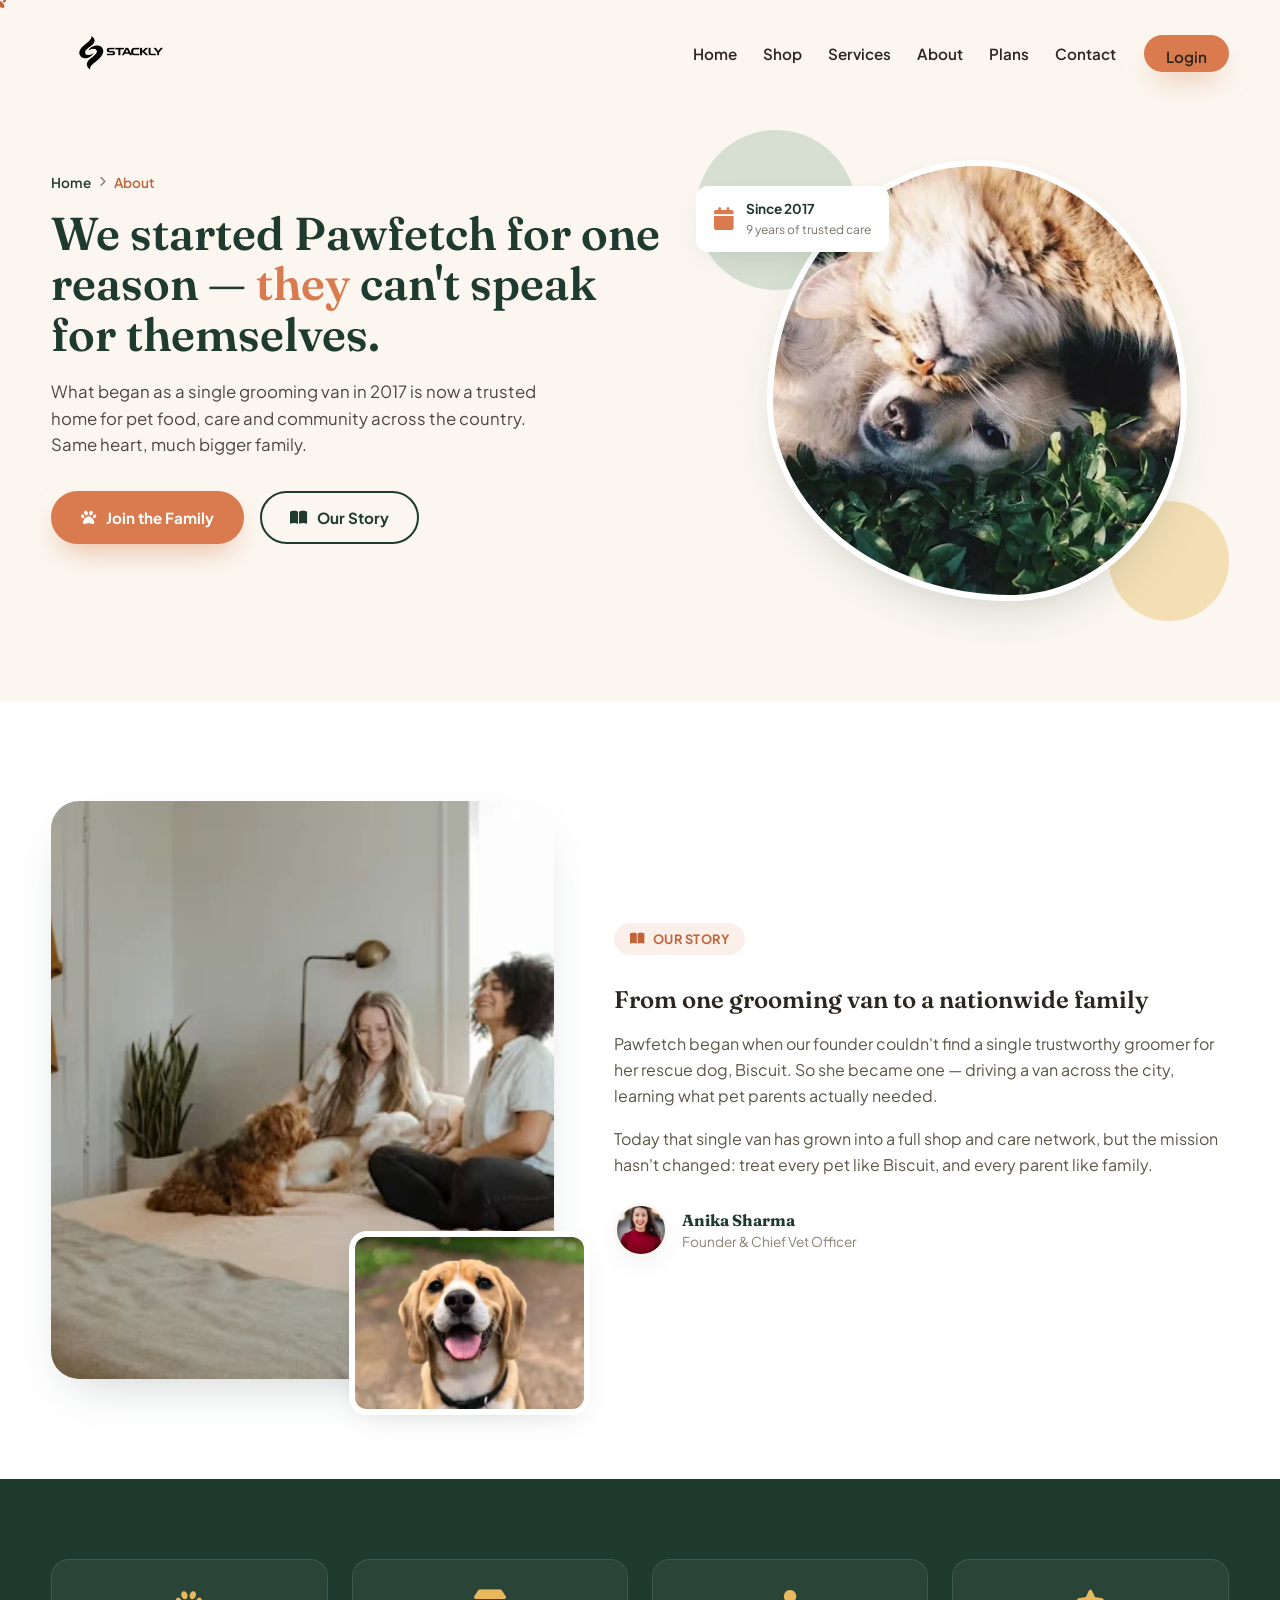
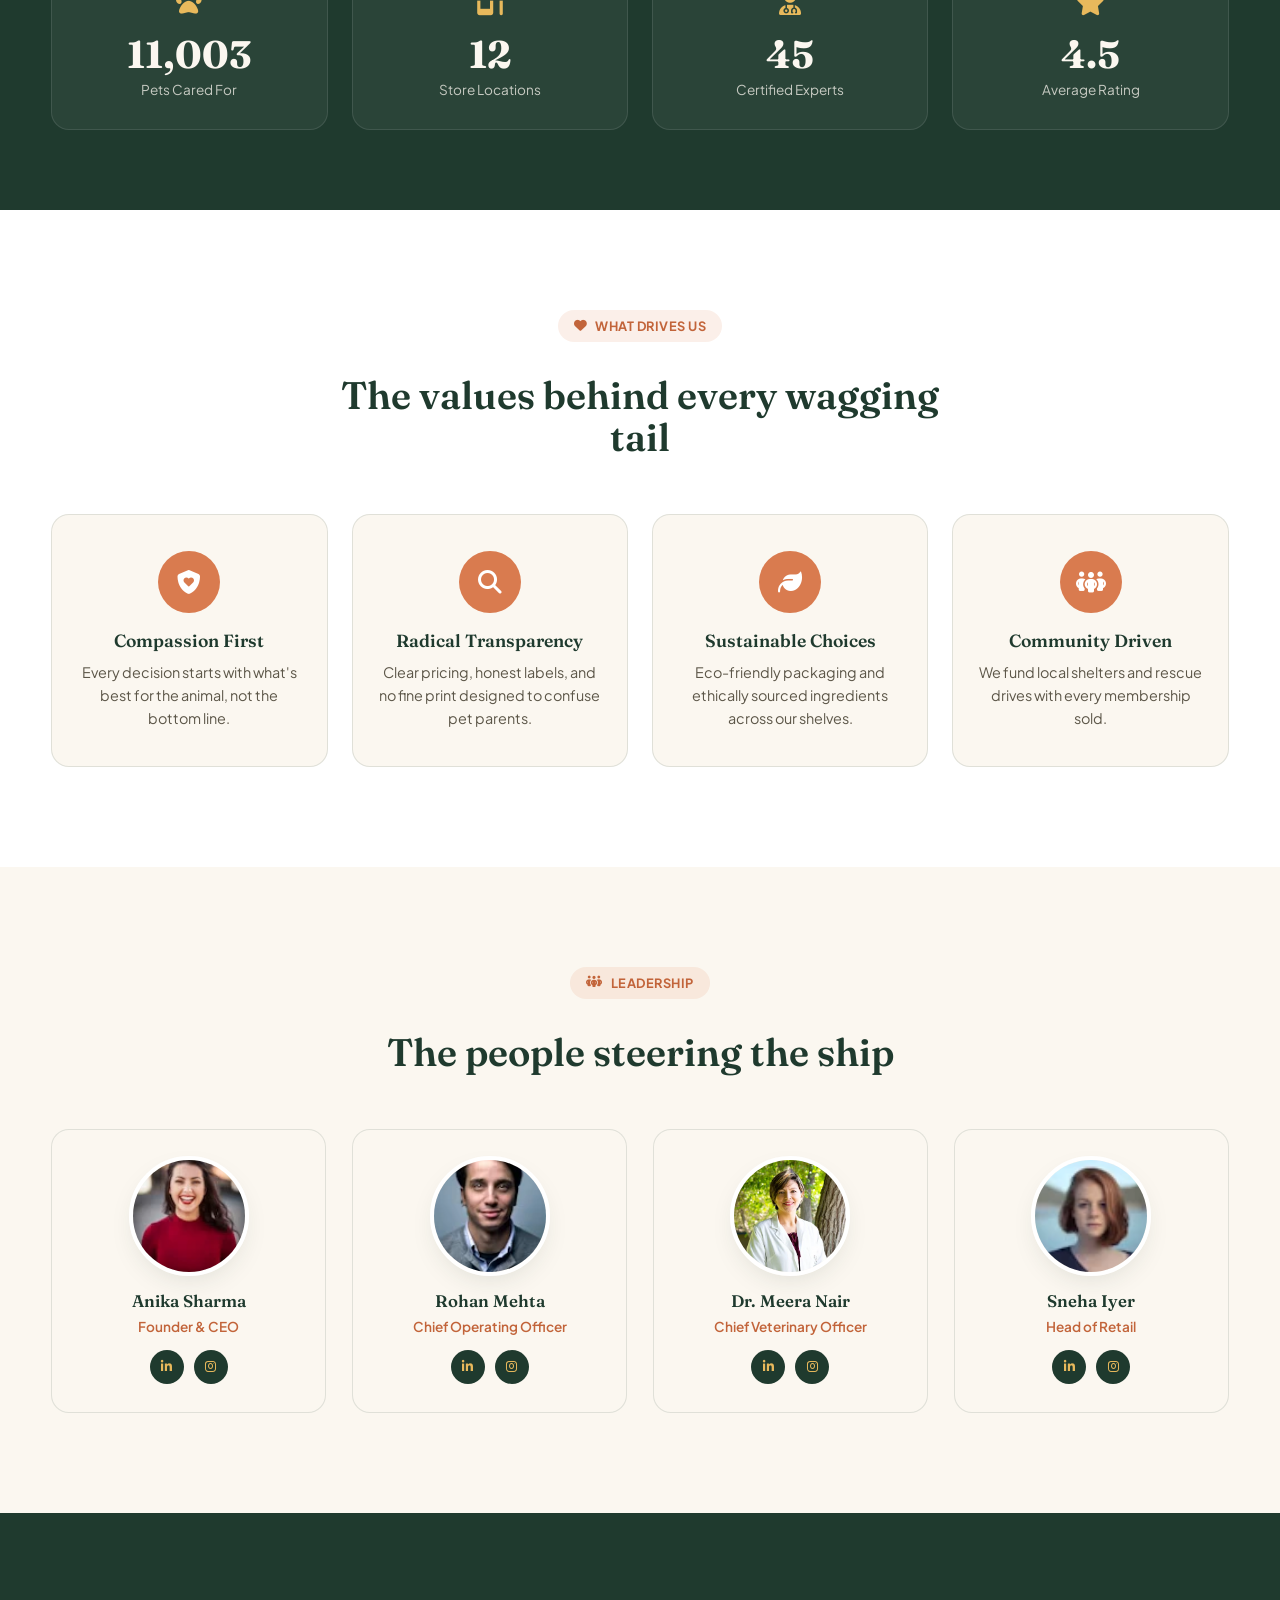
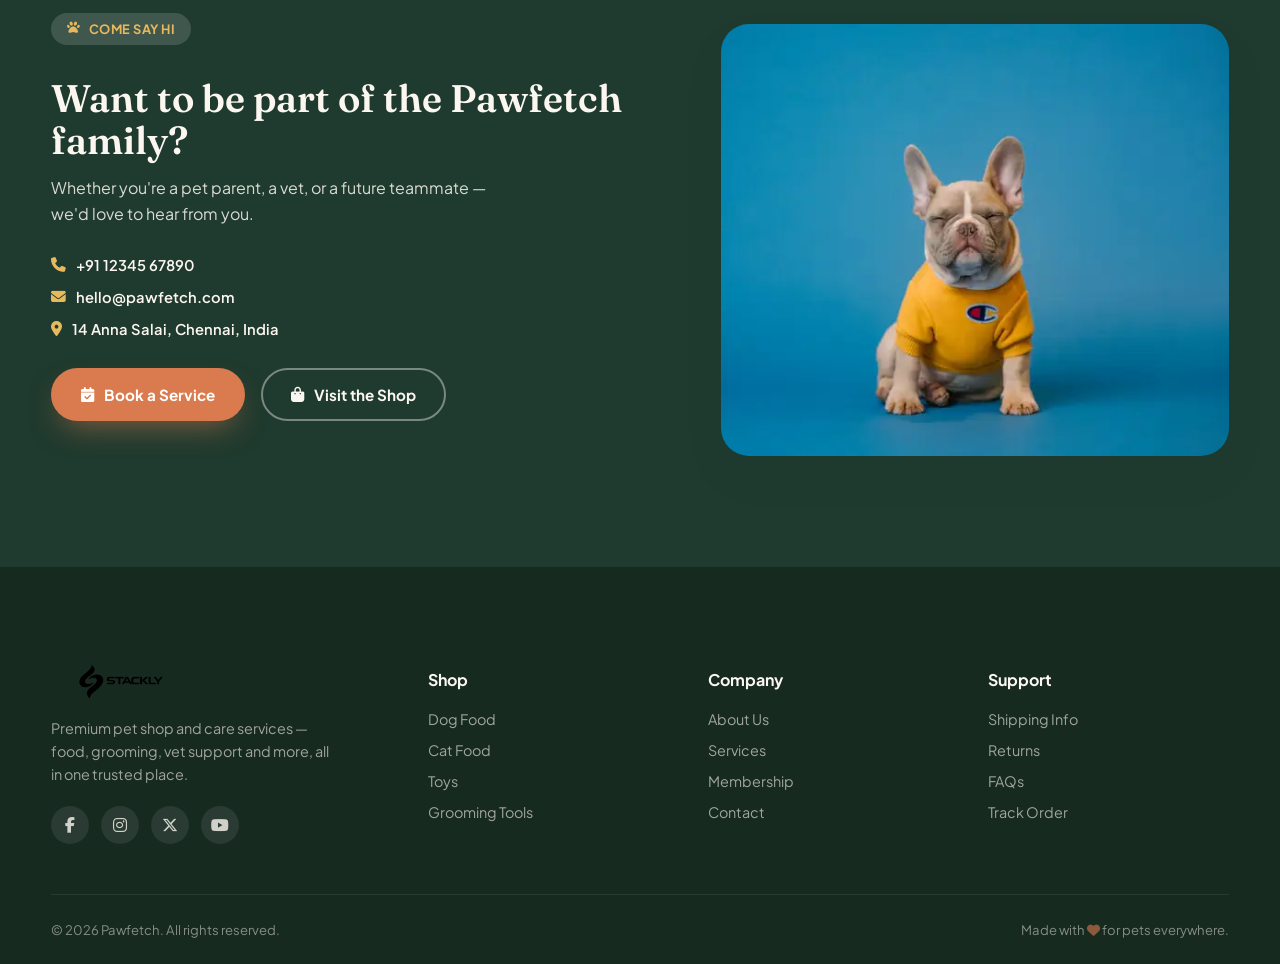
==== commit 95a5de7a: "kb changed" ====
--- a/about.html
+++ b/about.html
@@ -58,7 +58,7 @@
       </div>
       <div class="about-hero-media" data-animate="fade-in">
         <div class="about-hero-frame">
-          <img src="Assest/shop13.webp" alt="Founder with a happy dog">
+          <img src="Assest/shop13 (1).webp" alt="Founder with a happy dog">
         </div>
         <div class="floating-card card-top">
           <i class="fa-solid fa-calendar"></i>
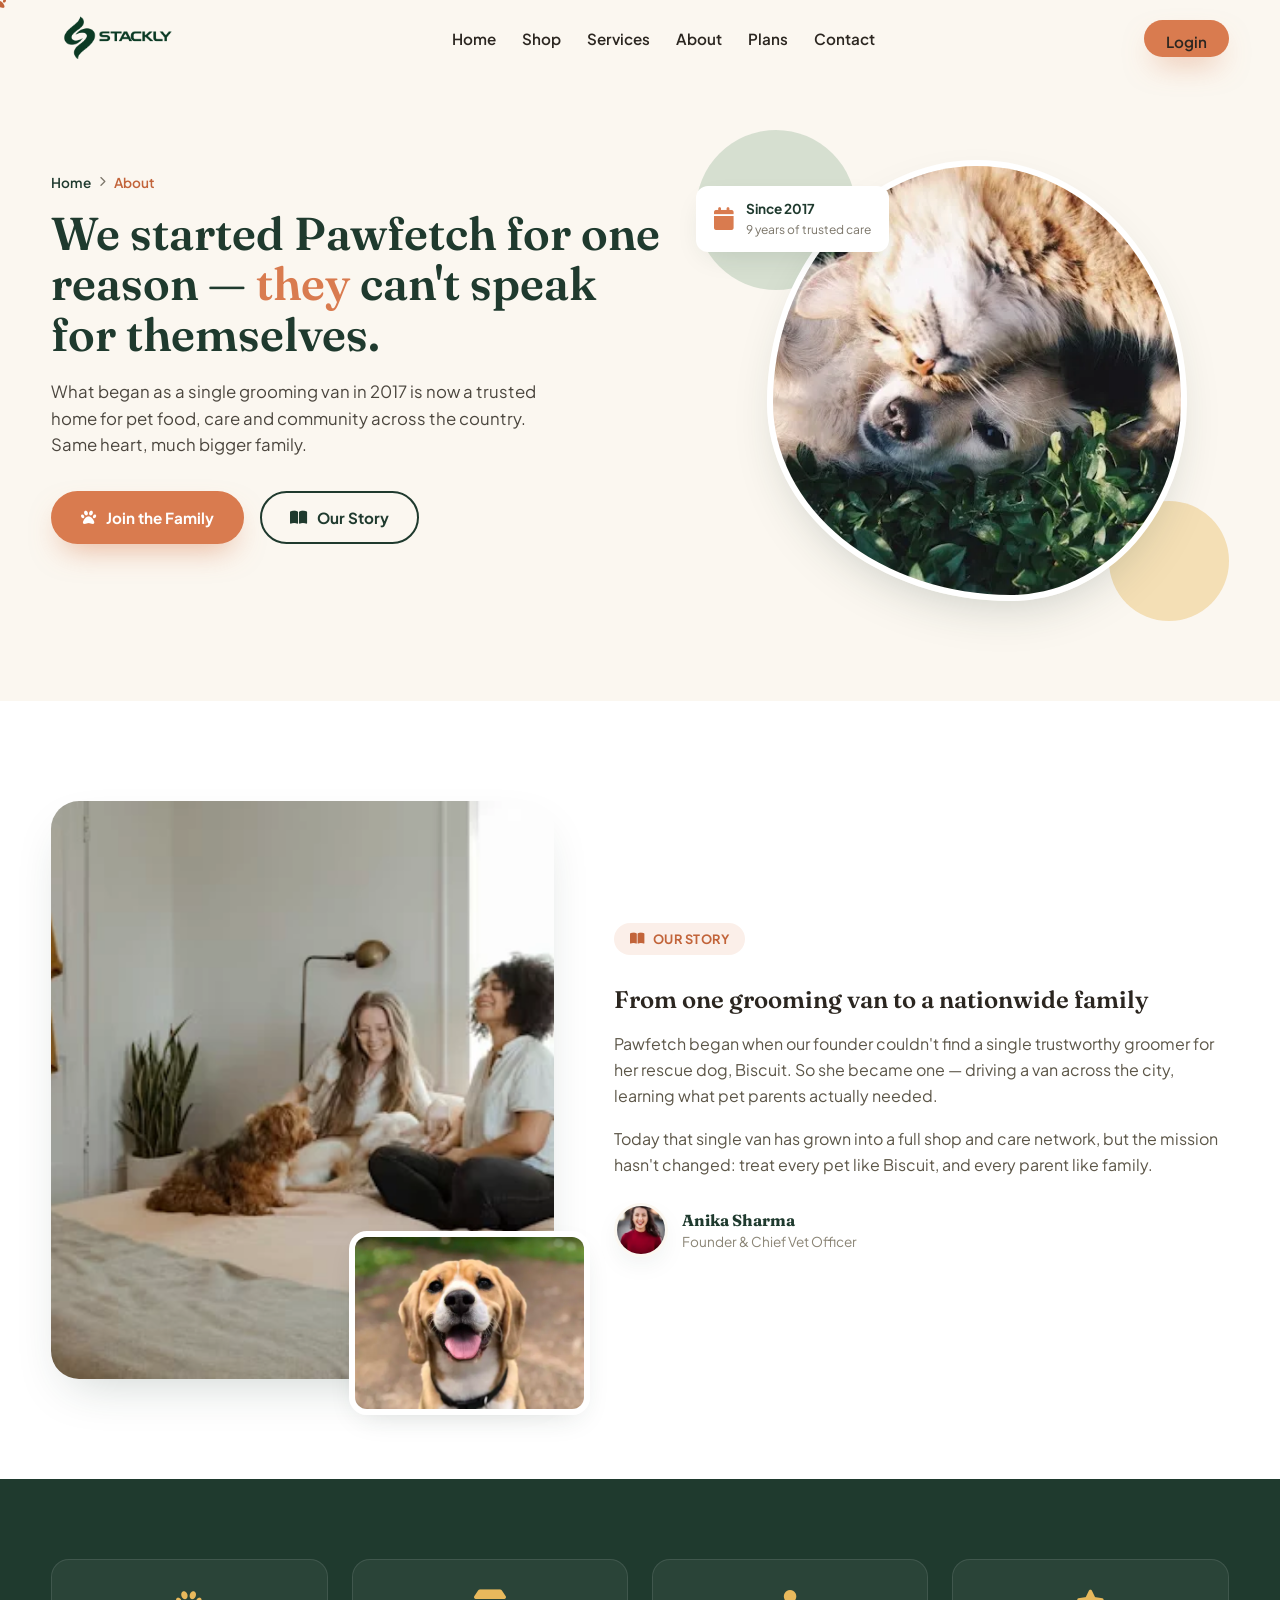
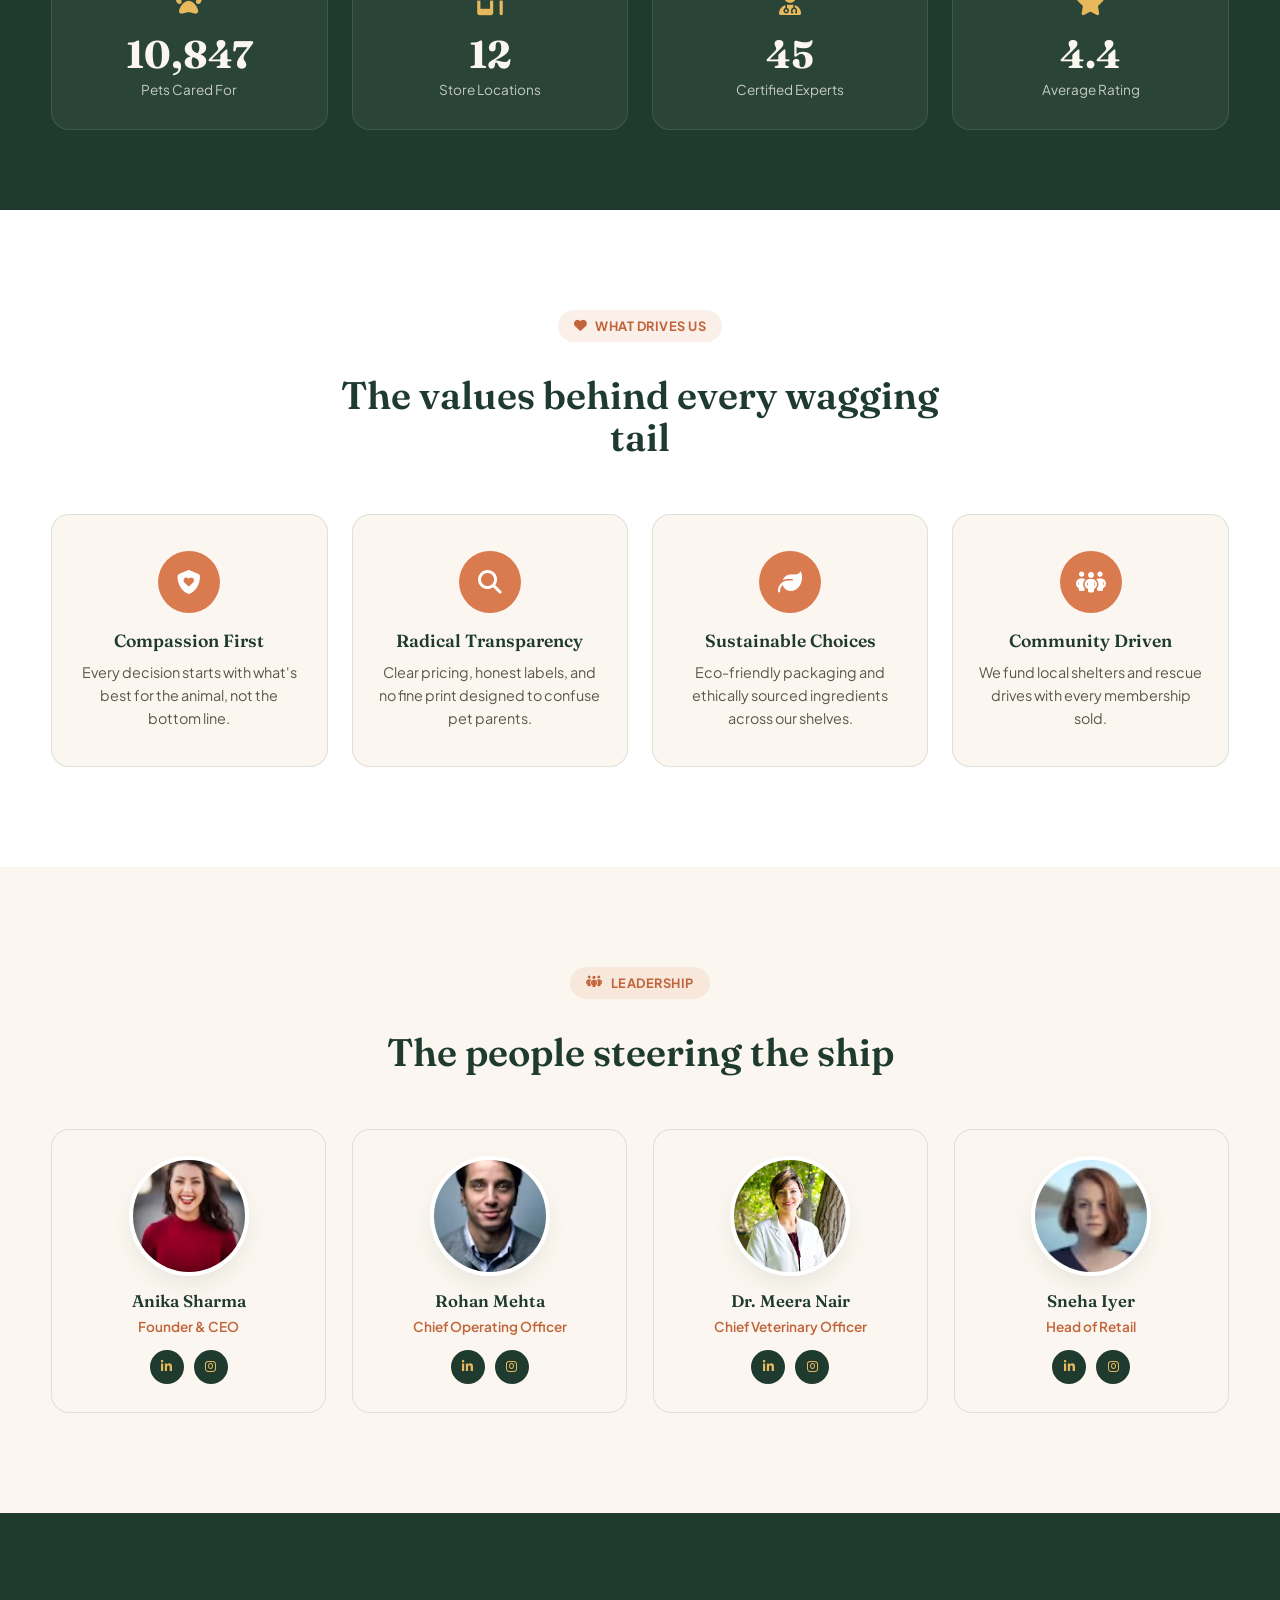
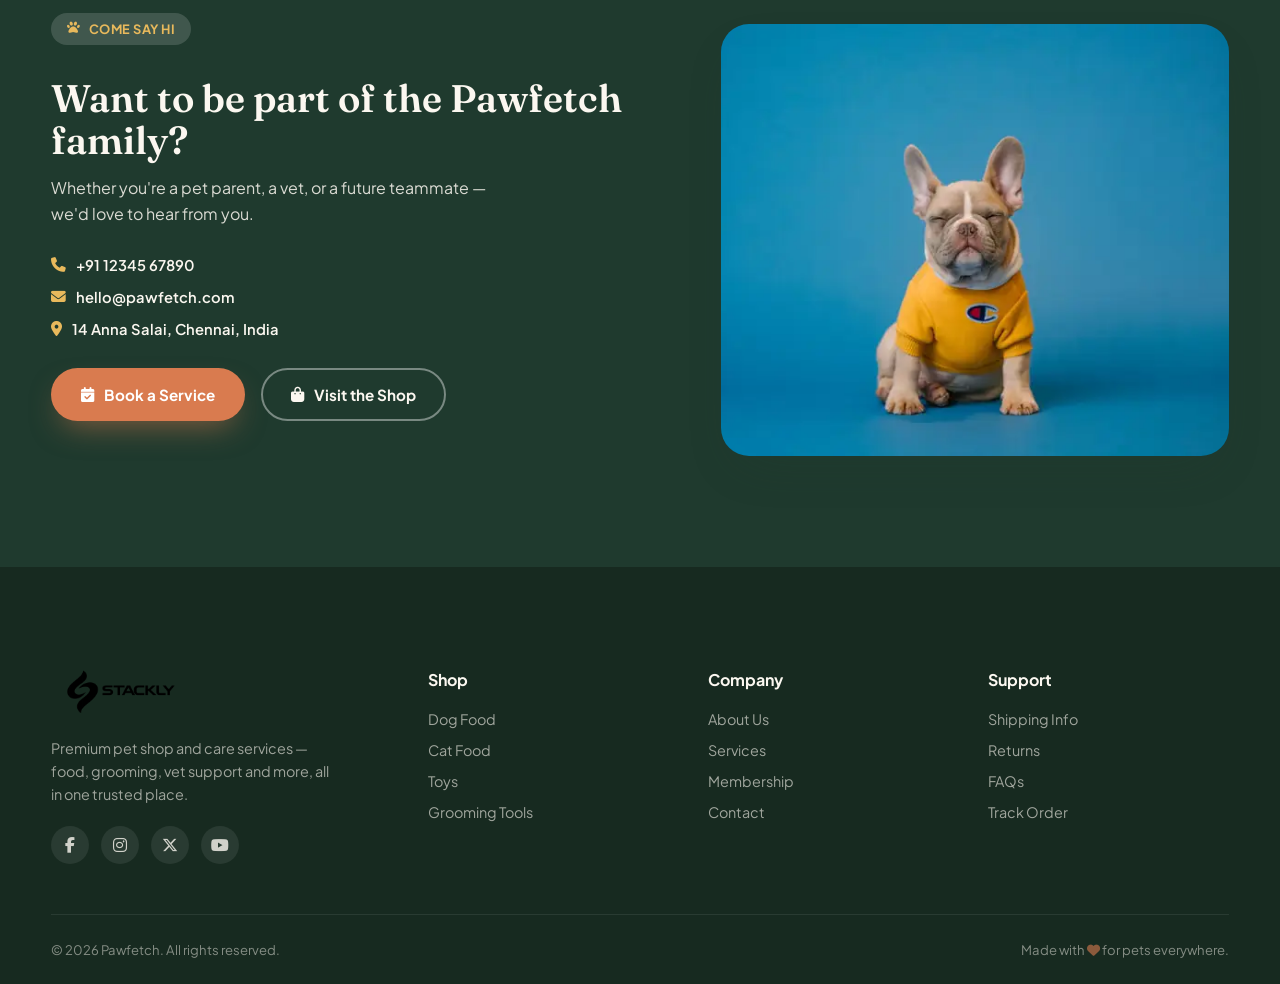
==== commit b41d343f: "header changes" ====
--- a/about.html
+++ b/about.html
@@ -231,9 +231,9 @@
 <footer class="site-footer">
   <div class="container footer-grid">
     <div class="footer-brand">
-      <div class="logo">
+      <div class="logo1">
         <a href="about.html">
-            <img src="Assest/stacklylogo (1).webp" alt="Logo">
+            <img src="Assest/stacklylogo (1).webp" alt="Logo1">
         </a>
     </div>
       <p>Premium pet shop and care services — food, grooming, vet support and more, all in one trusted place.</p>
--- a/style.css
+++ b/style.css
@@ -93,12 +93,18 @@
 .btn-outline:hover{border-color:var(--clay);color:var(--clay-dark);transform:translateY(-2px);}
 
 /* ============ HEADER ============ */
+.logo{display:flex;align-items:center;height: 40px;}
 .logo img{
-    width:140px;
-    height:70px;
-    object-fit:contain;
-    filter: brightness(0);
-}
+height: 90px;
+  max-width:220px;
+  width:auto;
+  object-fit:contain;
+  transition:transform .35s var(--ease);
+  /* Recolors the logo toward the brand forest green (#1F3A2E) so it's visible on the cream background */
+  filter:brightness(0) saturate(100%) invert(14%) sepia(43%) saturate(1196%) hue-rotate(108deg) brightness(94%) contrast(94%);
+}
+.logo a{display:inline-flex;align-items:center;}
+.logo:hover img{transform:scale(1.06);}
 
 .site-header{
   position:fixed;top:0;left:0;right:0;
@@ -112,7 +118,7 @@
   padding:12px 0;
   box-shadow:0 8px 30px -16px rgba(31,58,46,0.25);
 }
-.header-inner{display:flex;align-items:center;justify-content:space-between;}
+.header-inner{display:flex;align-items:center;justify-content:space-between;gap:24px;}
 .brand{display:flex;align-items:center;gap:10px;font-family:var(--font-display);font-weight:700;font-size:1.4rem;color:var(--forest);}
 .brand-icon{
   display:inline-flex;align-items:center;justify-content:center;
@@ -120,8 +126,9 @@
   background:var(--forest);color:var(--gold);
   font-size:1rem;
 }
-.main-nav{display:flex;align-items:center;gap:28px;}
-.main-nav ul{display:flex;gap:26px;}
+/* Nav links centered in the available space between logo and the login button/hamburger */
+.main-nav{display:flex;align-items:center;gap:28px;flex:1;}
+.main-nav ul{display:flex;gap:26px;flex:1;justify-content:center;}
 .main-nav a{
   font-weight:600;font-size:.95rem;color:var(--charcoal);
   position:relative;padding-bottom:4px;
@@ -467,6 +474,15 @@
 .cta-media img{border-radius:var(--radius-lg);box-shadow:var(--shadow-soft);width:100%;aspect-ratio:4/3.4;object-fit:cover;}
 
 /* ============ FOOTER ============ */
+
+.logo1 img{
+    width:140px;
+    height:90px;
+    object-fit:contain;
+    filter: brightness(0);
+}
+
+
 .site-footer{background:#172A20;color:rgba(251,247,240,0.8);padding:80px 0 0;}
 .footer-grid{display:grid;grid-template-columns:1.4fr 1fr 1fr 1fr;gap:40px;padding-bottom:50px;border-bottom:1px solid rgba(255,255,255,0.08);}
 .footer-brand .brand{color:var(--cream);margin-bottom:14px;}
@@ -500,10 +516,16 @@
 .back-to-top:hover{background:var(--clay);}
 
 /* ============ SCROLL ANIMATIONS ============ */
-[data-animate]{opacity:0;transition:opacity .8s var(--ease), transform .8s var(--ease);}
-[data-animate="fade-up"]{transform:translateY(36px);}
-[data-animate="fade-in"]{transform:scale(.96);}
-[data-animate].in-view{opacity:1;transform:none;}
+/* Pure CSS animation -- plays automatically on page load.
+   Does NOT depend on JavaScript running, so content can never get stuck invisible. */
+[data-animate]{
+  opacity:0;
+  animation:revealFadeUp .8s var(--ease) forwards;
+}
+[data-animate="fade-in"]{animation-name:revealFadeIn;}
+[data-animate].in-view{opacity:1 !important;transform:none !important;animation:none !important;}
+@keyframes revealFadeUp{from{opacity:0;transform:translateY(36px);}to{opacity:1;transform:none;}}
+@keyframes revealFadeIn{from{opacity:0;transform:scale(.96);}to{opacity:1;transform:none;}}
 
 /* ============ RESPONSIVE ============ */
 @media (max-width:1080px){
@@ -1650,8 +1672,7 @@
 .ring-label span{font-size:.7rem;opacity:.7;}
 
 /* ===== SCROLL REVEAL FOR DASH ===== */
-.dash-content [data-animate]{opacity:0;transform:translateY(24px);transition:opacity .7s var(--ease), transform .7s var(--ease);}
-.dash-content [data-animate].in-view{opacity:1;transform:none;}
+/* dashboard reveal now uses the global [data-animate] pure-CSS animation above */
 
 /* ===== RESPONSIVE: DASHBOARDS ===== */
 @media (max-width:1200px){
